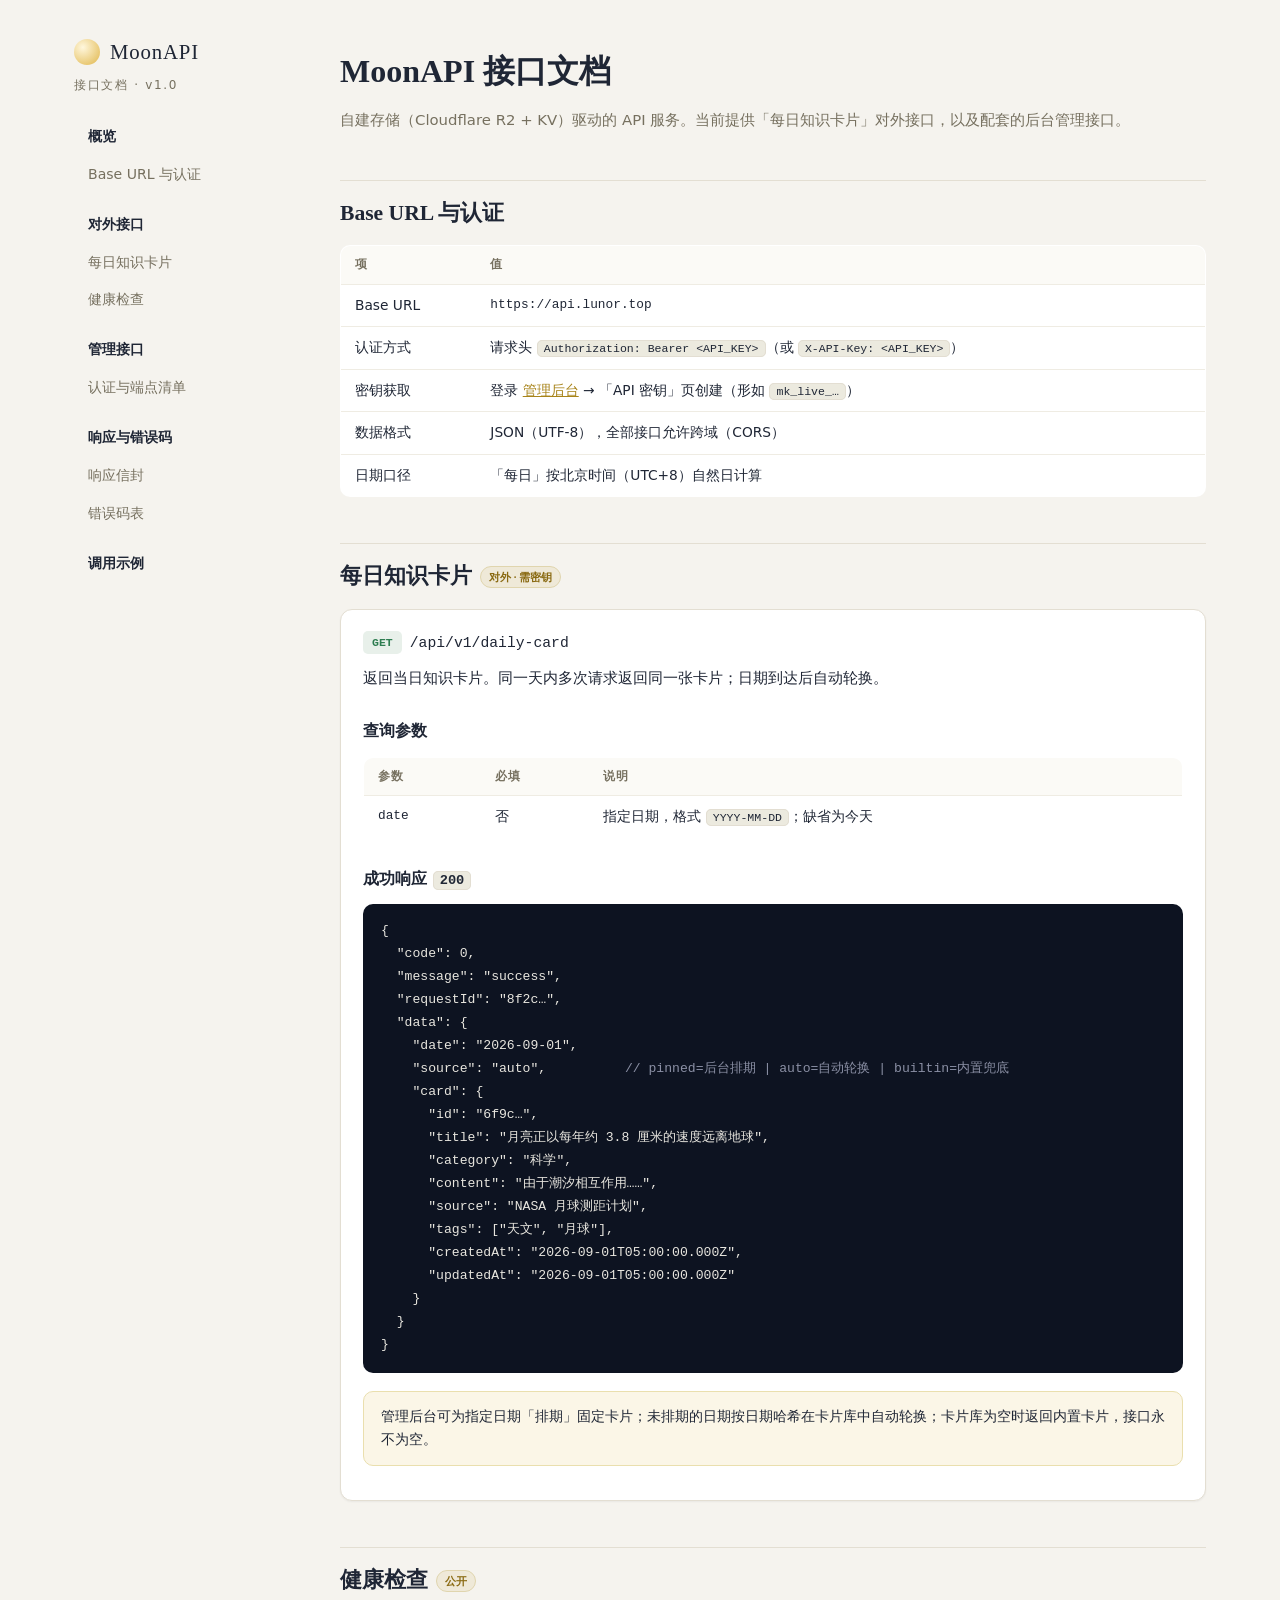
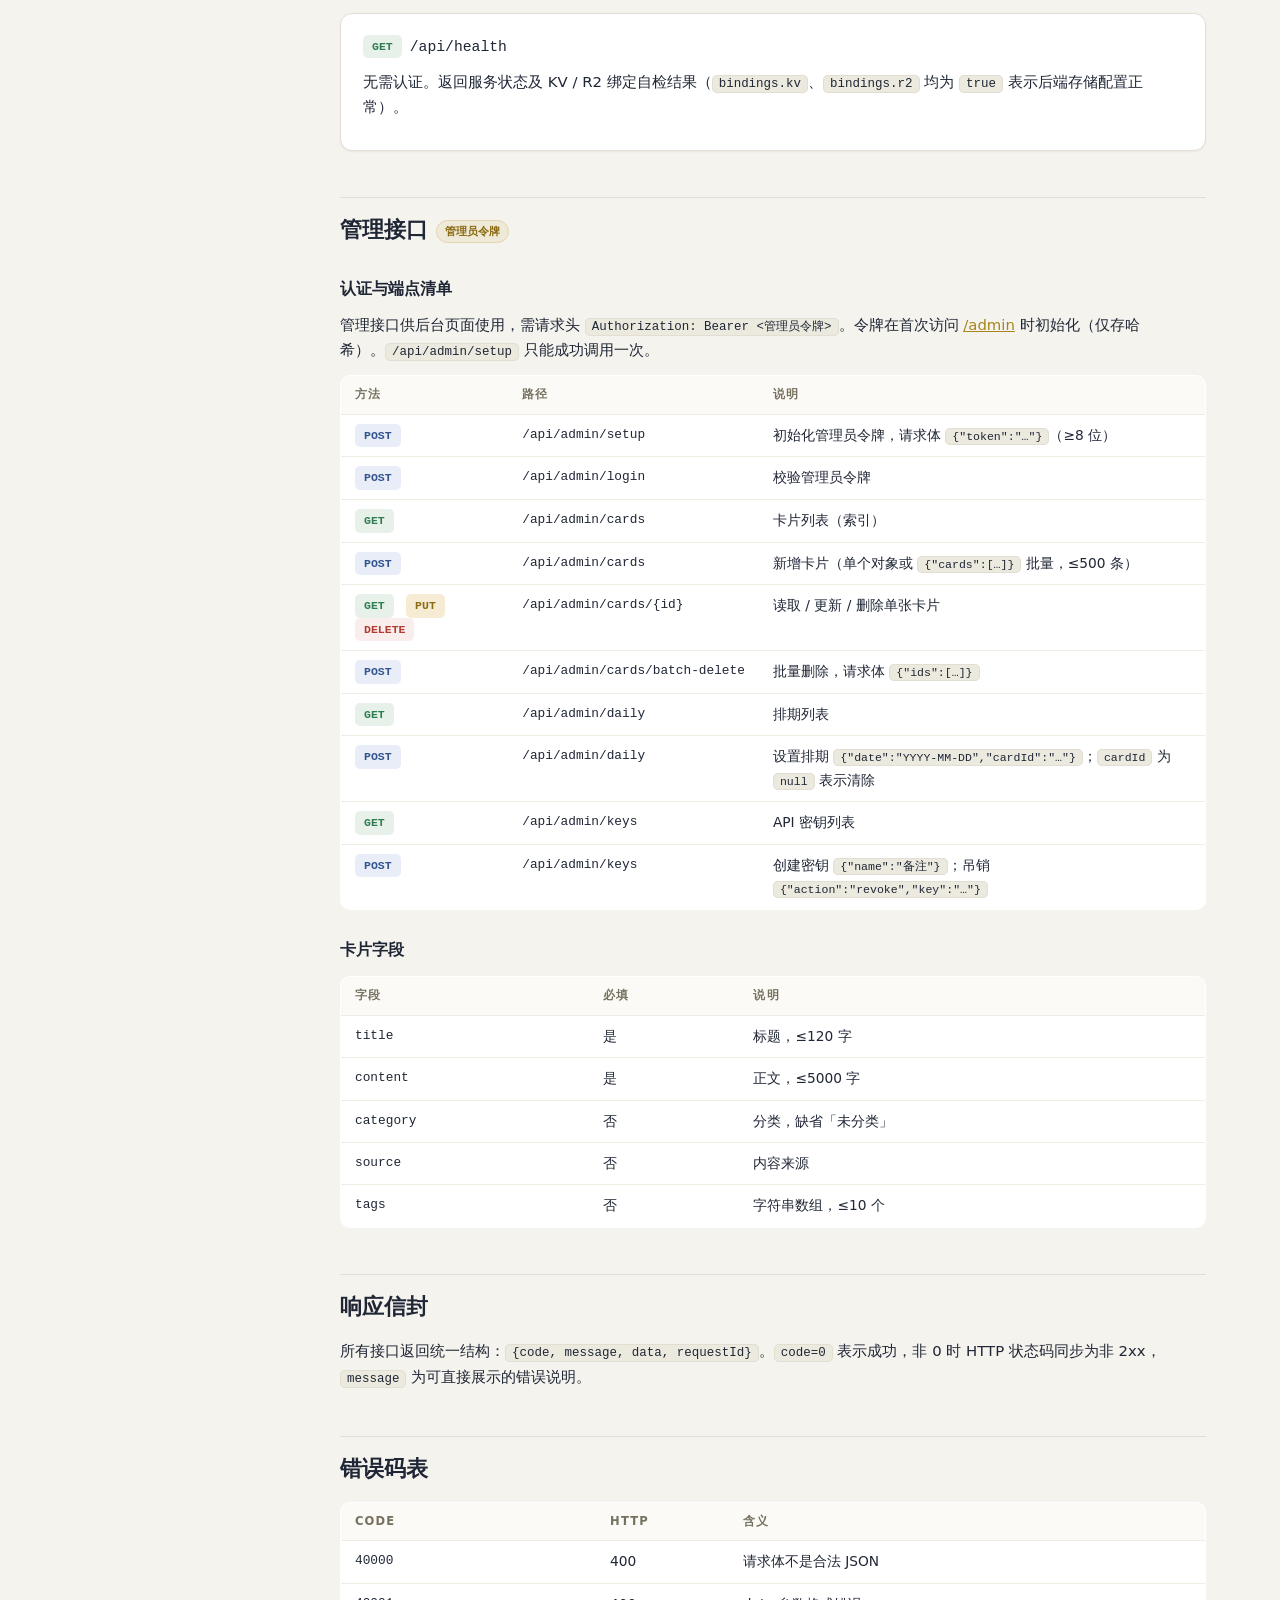
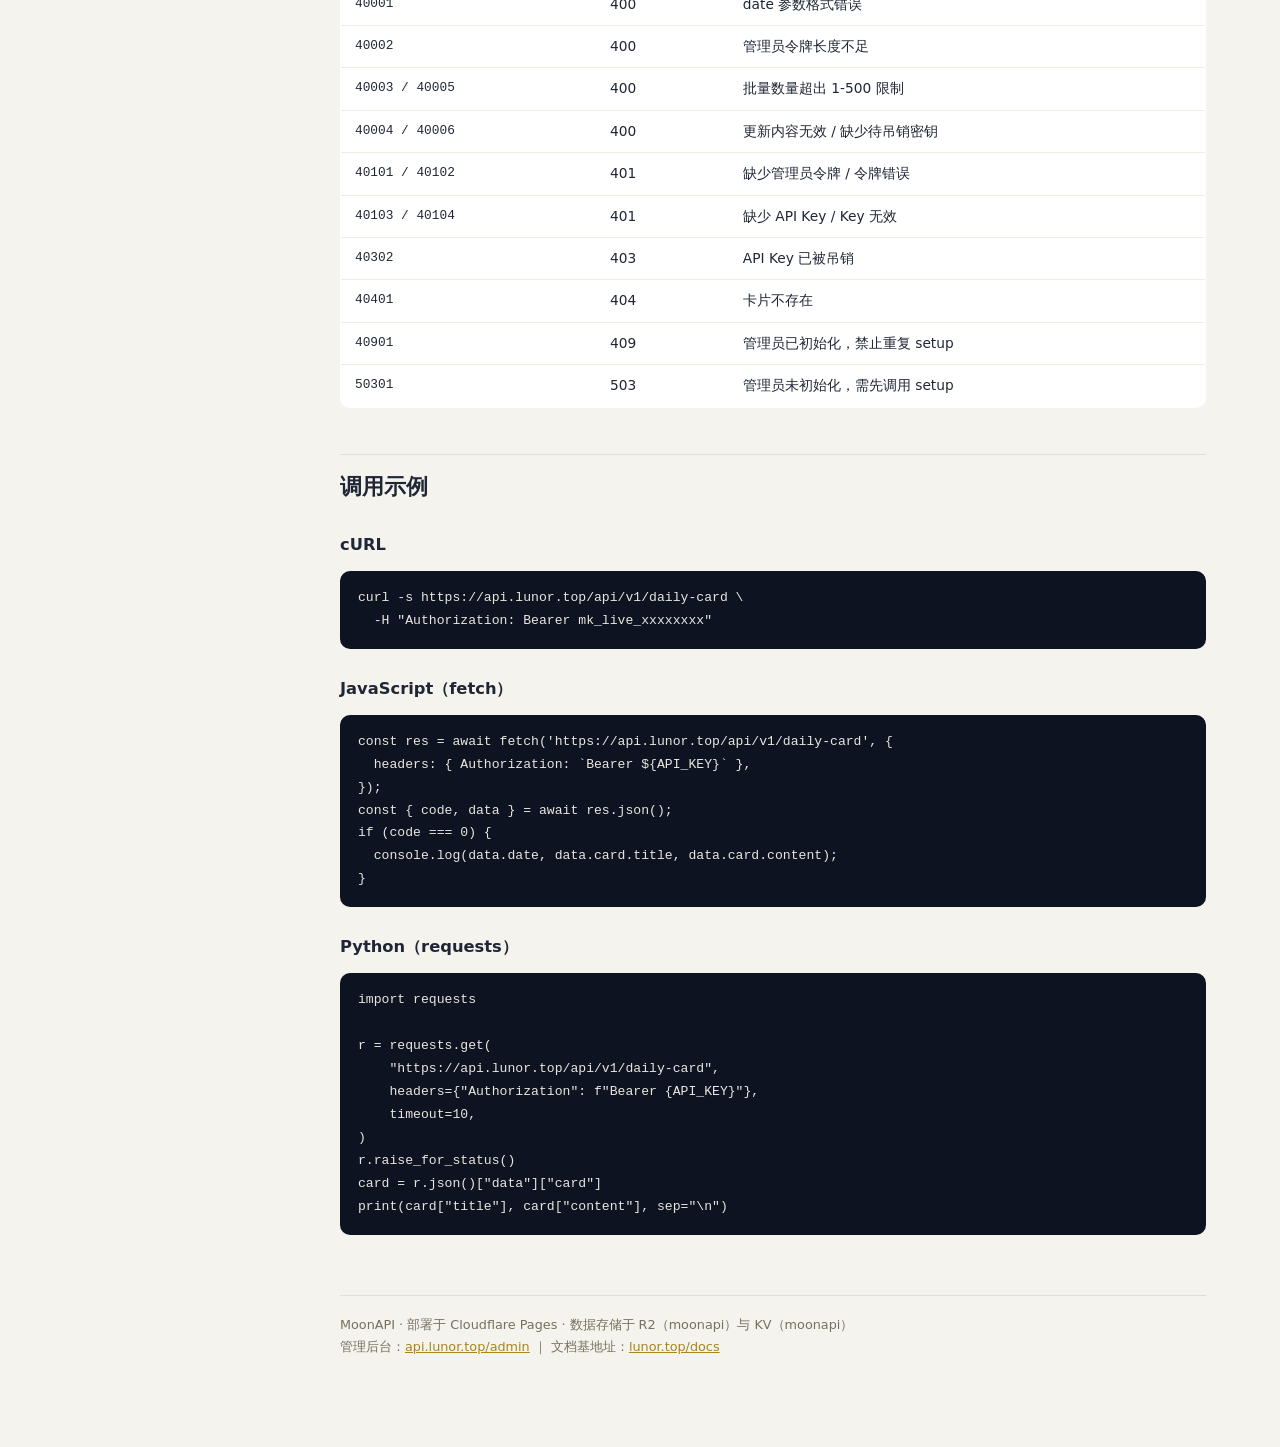
==== public/docs/index.html @ b5bc5f11 "docs: 首页与 /docs 接口文档站" ====
<!DOCTYPE html>
<html lang="zh-CN">
<head>
<meta charset="UTF-8">
<meta name="viewport" content="width=device-width, initial-scale=1.0">
<title>MoonAPI 接口文档</title>
<link rel="icon" href="data:image/svg+xml,<svg xmlns='http://www.w3.org/2000/svg' viewBox='0 0 100 100'><circle cx='50' cy='50' r='40' fill='%23e0b64a'/><circle cx='64' cy='42' r='34' fill='%230d1321'/></svg>">
<style>
  :root {
    --ink: #0d1321; --paper: #f5f3ee; --card: #fff; --line: #e3ded2;
    --text: #1f2635; --muted: #76705f; --gold: #c9a227; --gold-strong: #a8841a;
    --serif: Georgia, 'Times New Roman', 'Songti SC', 'SimSun', serif;
    --sans: 'Segoe UI', 'PingFang SC', 'Microsoft YaHei', system-ui, sans-serif;
    --mono: 'Cascadia Code', Consolas, 'Courier New', monospace;
  }
  * { box-sizing: border-box; margin: 0; padding: 0; }
  body { font-family: var(--sans); background: var(--paper); color: var(--text); line-height: 1.7; }
  a { color: var(--gold-strong); }
  .layout { display: grid; grid-template-columns: 230px 1fr; max-width: 1180px; margin: 0 auto; gap: 36px; padding: 0 24px; }
  aside { position: sticky; top: 0; height: 100vh; overflow-y: auto; padding: 34px 0; }
  .brand { font-family: var(--serif); font-size: 1.3rem; letter-spacing: .04em; display: flex; align-items: center; gap: 10px; margin-bottom: 6px; }
  .brand .dot { width: 26px; height: 26px; border-radius: 50%; background: radial-gradient(circle at 34% 32%, #fff7dd, #e0b64a); flex: none; }
  .brand-sub { font-size: .75rem; color: var(--muted); letter-spacing: .14em; margin-bottom: 22px; }
  aside nav a { display: block; padding: 7px 12px; color: var(--muted); text-decoration: none; font-size: .88rem; border-left: 2px solid transparent; border-radius: 0 6px 6px 0; }
  aside nav a:hover { color: var(--text); background: #efece2; }
  aside nav a.h { font-weight: 600; color: var(--text); margin-top: 12px; }
  main { padding: 44px 0 90px; min-width: 0; }
  h1 { font-family: var(--serif); font-size: 2rem; font-weight: 600; margin-bottom: 10px; }
  .lead { color: var(--muted); margin-bottom: 26px; }
  h2 { font-family: var(--serif); font-size: 1.35rem; margin: 46px 0 14px; padding-top: 14px; border-top: 1px solid var(--line); }
  h3 { font-size: 1.02rem; margin: 26px 0 10px; }
  p { margin-bottom: 10px; font-size: .93rem; }
  .method { display: inline-block; font-family: var(--mono); font-size: .72rem; font-weight: 700; padding: 2px 9px; border-radius: 5px; margin-right: 8px; vertical-align: 1px; }
  .m-get { background: #e8f0ea; color: #2e7d51; }
  .m-post { background: #e9edf7; color: #31548f; }
  .m-put { background: #f6ecd4; color: #8a6a12; }
  .m-delete { background: #faeeec; color: #b23a30; }
  .ep { font-family: var(--mono); font-size: .92rem; }
  .badge { display: inline-block; font-size: .68rem; padding: 1px 8px; border-radius: 999px; background: #efe9d8; color: #8a6a12; border: 1px solid #e0d5ae; margin-left: 8px; vertical-align: 2px; }
  pre { background: var(--ink); color: #e8e6df; border-radius: 10px; padding: 16px 18px; overflow-x: auto; font-family: var(--mono); font-size: .82rem; line-height: 1.75; margin: 12px 0 18px; }
  pre .c { color: #8b90a5; }
  code.inline { font-family: var(--mono); font-size: .84em; background: #eceadf; border: 1px solid var(--line); padding: 1px 6px; border-radius: 5px; }
  table { width: 100%; border-collapse: collapse; font-size: .86rem; margin: 12px 0 20px; background: var(--card); border: 1px solid var(--line); border-radius: 10px; overflow: hidden; }
  th, td { text-align: left; padding: 9px 14px; border-bottom: 1px solid #efece3; vertical-align: top; }
  th { font-size: .72rem; letter-spacing: .1em; text-transform: uppercase; color: var(--muted); background: #fbfaf6; }
  td.mono { font-family: var(--mono); font-size: .8rem; white-space: nowrap; }
  .callout { background: #fbf6e7; border: 1px solid #eadfae; border-radius: 10px; padding: 13px 17px; font-size: .87rem; margin: 14px 0; }
  .endpoint-card { background: var(--card); border: 1px solid var(--line); border-radius: 12px; padding: 20px 22px; margin-bottom: 22px; box-shadow: 0 1px 2px rgba(13,19,33,.05); }
  footer { margin-top: 60px; padding-top: 18px; border-top: 1px solid var(--line); color: var(--muted); font-size: .8rem; }
  @media (max-width: 860px) {
    .layout { grid-template-columns: 1fr; gap: 0; }
    aside { position: static; height: auto; padding: 26px 0 0; }
    aside nav { display: flex; flex-wrap: wrap; gap: 2px; }
  }
</style>
</head>
<body>
<div class="layout">
  <aside>
    <div class="brand"><span class="dot"></span>MoonAPI</div>
    <div class="brand-sub">接口文档 · v1.0</div>
    <nav>
      <a href="#overview" class="h">概览</a>
      <a href="#base">Base URL 与认证</a>
      <a href="#daily-card" class="h">对外接口</a>
      <a href="#daily-card">每日知识卡片</a>
      <a href="#health">健康检查</a>
      <a href="#admin-api" class="h">管理接口</a>
      <a href="#admin-overview">认证与端点清单</a>
      <a href="#response" class="h">响应与错误码</a>
      <a href="#response">响应信封</a>
      <a href="#errors">错误码表</a>
      <a href="#examples" class="h">调用示例</a>
    </nav>
  </aside>

  <main>
    <h1>MoonAPI 接口文档</h1>
    <p class="lead">自建存储（Cloudflare R2 + KV）驱动的 API 服务。当前提供「每日知识卡片」对外接口，以及配套的后台管理接口。</p>

    <h2 id="base">Base URL 与认证</h2>
    <table>
      <tr><th>项</th><th>值</th></tr>
      <tr><td>Base URL</td><td class="mono">https://api.lunor.top</td></tr>
      <tr><td>认证方式</td><td>请求头 <code class="inline">Authorization: Bearer &lt;API_KEY&gt;</code>（或 <code class="inline">X-API-Key: &lt;API_KEY&gt;</code>）</td></tr>
      <tr><td>密钥获取</td><td>登录 <a href="/admin/">管理后台</a> → 「API 密钥」页创建（形如 <code class="inline">mk_live_…</code>）</td></tr>
      <tr><td>数据格式</td><td>JSON（UTF-8），全部接口允许跨域（CORS）</td></tr>
      <tr><td>日期口径</td><td>「每日」按北京时间（UTC+8）自然日计算</td></tr>
    </table>

    <h2 id="daily-card">每日知识卡片<span class="badge">对外 · 需密钥</span></h2>
    <div class="endpoint-card">
      <p><span class="method m-get">GET</span><span class="ep">/api/v1/daily-card</span></p>
      <p>返回当日知识卡片。同一天内多次请求返回同一张卡片；日期到达后自动轮换。</p>
      <h3>查询参数</h3>
      <table>
        <tr><th>参数</th><th>必填</th><th>说明</th></tr>
        <tr><td class="mono">date</td><td>否</td><td>指定日期，格式 <code class="inline">YYYY-MM-DD</code>；缺省为今天</td></tr>
      </table>
      <h3>成功响应 <code class="inline">200</code></h3>
<pre>{
  "code": 0,
  "message": "success",
  "requestId": "8f2c…",
  "data": {
    "date": "2026-09-01",
    "source": "auto",          <span class="c">// pinned=后台排期 | auto=自动轮换 | builtin=内置兜底</span>
    "card": {
      "id": "6f9c…",
      "title": "月亮正以每年约 3.8 厘米的速度远离地球",
      "category": "科学",
      "content": "由于潮汐相互作用……",
      "source": "NASA 月球测距计划",
      "tags": ["天文", "月球"],
      "createdAt": "2026-09-01T05:00:00.000Z",
      "updatedAt": "2026-09-01T05:00:00.000Z"
    }
  }
}</pre>
      <div class="callout">管理后台可为指定日期「排期」固定卡片；未排期的日期按日期哈希在卡片库中自动轮换；卡片库为空时返回内置卡片，接口永不为空。</div>
    </div>

    <h2 id="health">健康检查<span class="badge">公开</span></h2>
    <div class="endpoint-card">
      <p><span class="method m-get">GET</span><span class="ep">/api/health</span></p>
      <p>无需认证。返回服务状态及 KV / R2 绑定自检结果（<code class="inline">bindings.kv</code>、<code class="inline">bindings.r2</code> 均为 <code class="inline">true</code> 表示后端存储配置正常）。</p>
    </div>

    <h2 id="admin-api">管理接口<span class="badge">管理员令牌</span></h2>
    <h3 id="admin-overview">认证与端点清单</h3>
    <p>管理接口供后台页面使用，需请求头 <code class="inline">Authorization: Bearer &lt;管理员令牌&gt;</code>。令牌在首次访问 <a href="/admin/">/admin</a> 时初始化（仅存哈希）。<code class="inline">/api/admin/setup</code> 只能成功调用一次。</p>
    <table>
      <tr><th>方法</th><th>路径</th><th>说明</th></tr>
      <tr><td><span class="method m-post">POST</span></td><td class="mono">/api/admin/setup</td><td>初始化管理员令牌，请求体 <code class="inline">{"token":"…"}</code>（≥8 位）</td></tr>
      <tr><td><span class="method m-post">POST</span></td><td class="mono">/api/admin/login</td><td>校验管理员令牌</td></tr>
      <tr><td><span class="method m-get">GET</span></td><td class="mono">/api/admin/cards</td><td>卡片列表（索引）</td></tr>
      <tr><td><span class="method m-post">POST</span></td><td class="mono">/api/admin/cards</td><td>新增卡片（单个对象或 <code class="inline">{"cards":[…]}</code> 批量，≤500 条）</td></tr>
      <tr><td><span class="method m-get">GET</span> <span class="method m-put">PUT</span> <span class="method m-delete">DELETE</span></td><td class="mono">/api/admin/cards/{id}</td><td>读取 / 更新 / 删除单张卡片</td></tr>
      <tr><td><span class="method m-post">POST</span></td><td class="mono">/api/admin/cards/batch-delete</td><td>批量删除，请求体 <code class="inline">{"ids":[…]}</code></td></tr>
      <tr><td><span class="method m-get">GET</span></td><td class="mono">/api/admin/daily</td><td>排期列表</td></tr>
      <tr><td><span class="method m-post">POST</span></td><td class="mono">/api/admin/daily</td><td>设置排期 <code class="inline">{"date":"YYYY-MM-DD","cardId":"…"}</code>；<code class="inline">cardId</code> 为 <code class="inline">null</code> 表示清除</td></tr>
      <tr><td><span class="method m-get">GET</span></td><td class="mono">/api/admin/keys</td><td>API 密钥列表</td></tr>
      <tr><td><span class="method m-post">POST</span></td><td class="mono">/api/admin/keys</td><td>创建密钥 <code class="inline">{"name":"备注"}</code>；吊销 <code class="inline">{"action":"revoke","key":"…"}</code></td></tr>
    </table>
    <h3>卡片字段</h3>
    <table>
      <tr><th>字段</th><th>必填</th><th>说明</th></tr>
      <tr><td class="mono">title</td><td>是</td><td>标题，≤120 字</td></tr>
      <tr><td class="mono">content</td><td>是</td><td>正文，≤5000 字</td></tr>
      <tr><td class="mono">category</td><td>否</td><td>分类，缺省「未分类」</td></tr>
      <tr><td class="mono">source</td><td>否</td><td>内容来源</td></tr>
      <tr><td class="mono">tags</td><td>否</td><td>字符串数组，≤10 个</td></tr>
    </table>

    <h2 id="response">响应信封</h2>
    <p>所有接口返回统一结构：<code class="inline">{code, message, data, requestId}</code>。<code class="inline">code=0</code> 表示成功，非 0 时 HTTP 状态码同步为非 2xx，<code class="inline">message</code> 为可直接展示的错误说明。</p>

    <h2 id="errors">错误码表</h2>
    <table>
      <tr><th>code</th><th>HTTP</th><th>含义</th></tr>
      <tr><td class="mono">40000</td><td>400</td><td>请求体不是合法 JSON</td></tr>
      <tr><td class="mono">40001</td><td>400</td><td>date 参数格式错误</td></tr>
      <tr><td class="mono">40002</td><td>400</td><td>管理员令牌长度不足</td></tr>
      <tr><td class="mono">40003 / 40005</td><td>400</td><td>批量数量超出 1-500 限制</td></tr>
      <tr><td class="mono">40004 / 40006</td><td>400</td><td>更新内容无效 / 缺少待吊销密钥</td></tr>
      <tr><td class="mono">40101 / 40102</td><td>401</td><td>缺少管理员令牌 / 令牌错误</td></tr>
      <tr><td class="mono">40103 / 40104</td><td>401</td><td>缺少 API Key / Key 无效</td></tr>
      <tr><td class="mono">40302</td><td>403</td><td>API Key 已被吊销</td></tr>
      <tr><td class="mono">40401</td><td>404</td><td>卡片不存在</td></tr>
      <tr><td class="mono">40901</td><td>409</td><td>管理员已初始化，禁止重复 setup</td></tr>
      <tr><td class="mono">50301</td><td>503</td><td>管理员未初始化，需先调用 setup</td></tr>
    </table>

    <h2 id="examples">调用示例</h2>
    <h3>cURL</h3>
<pre>curl -s https://api.lunor.top/api/v1/daily-card \
  -H "Authorization: Bearer mk_live_xxxxxxxx"</pre>
    <h3>JavaScript（fetch）</h3>
<pre>const res = await fetch('https://api.lunor.top/api/v1/daily-card', {
  headers: { Authorization: `Bearer ${API_KEY}` },
});
const { code, data } = await res.json();
if (code === 0) {
  console.log(data.date, data.card.title, data.card.content);
}</pre>
    <h3>Python（requests）</h3>
<pre>import requests

r = requests.get(
    "https://api.lunor.top/api/v1/daily-card",
    headers={"Authorization": f"Bearer {API_KEY}"},
    timeout=10,
)
r.raise_for_status()
card = r.json()["data"]["card"]
print(card["title"], card["content"], sep="\n")</pre>

    <footer>
      MoonAPI · 部署于 Cloudflare Pages · 数据存储于 R2（moonapi）与 KV（moonapi）<br>
      管理后台：<a href="/admin/">api.lunor.top/admin</a> ｜ 文档基地址：<a href="/docs/">lunor.top/docs</a>
    </footer>
  </main>
</div>
</body>
</html>
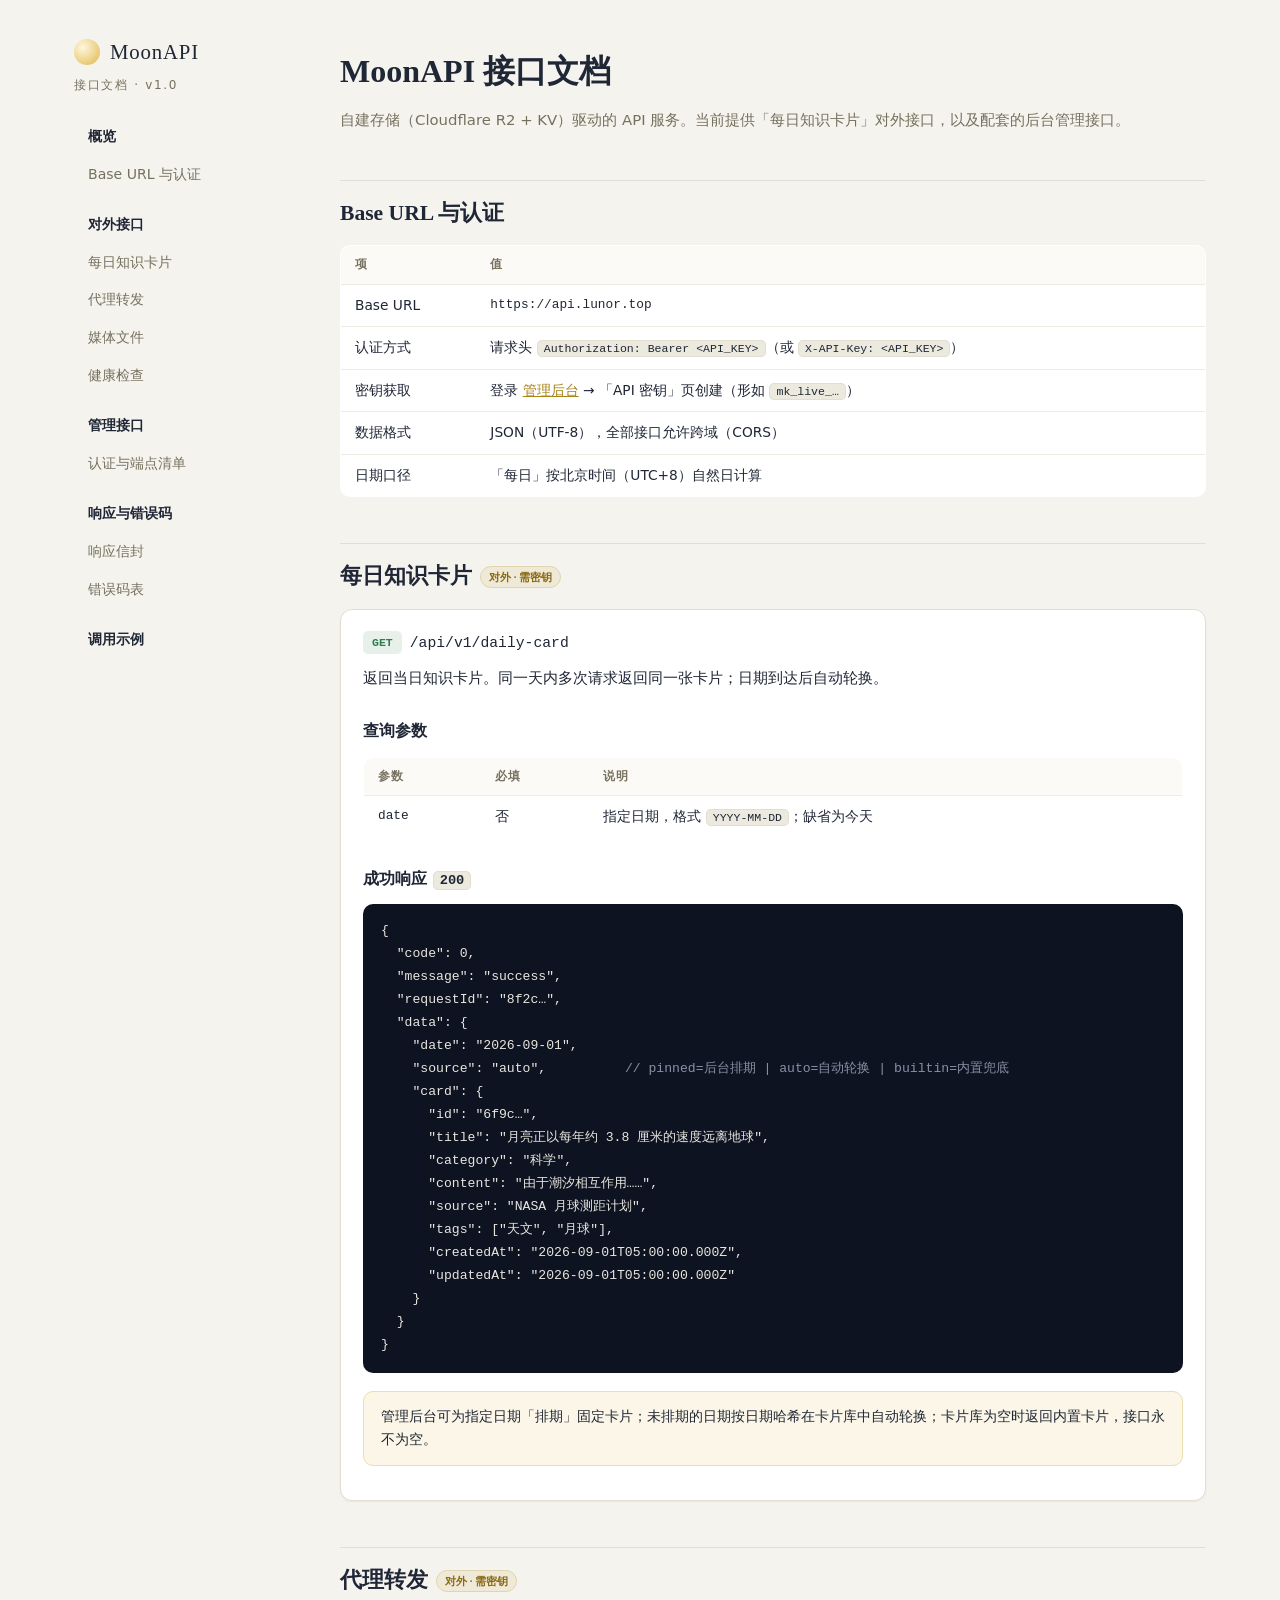
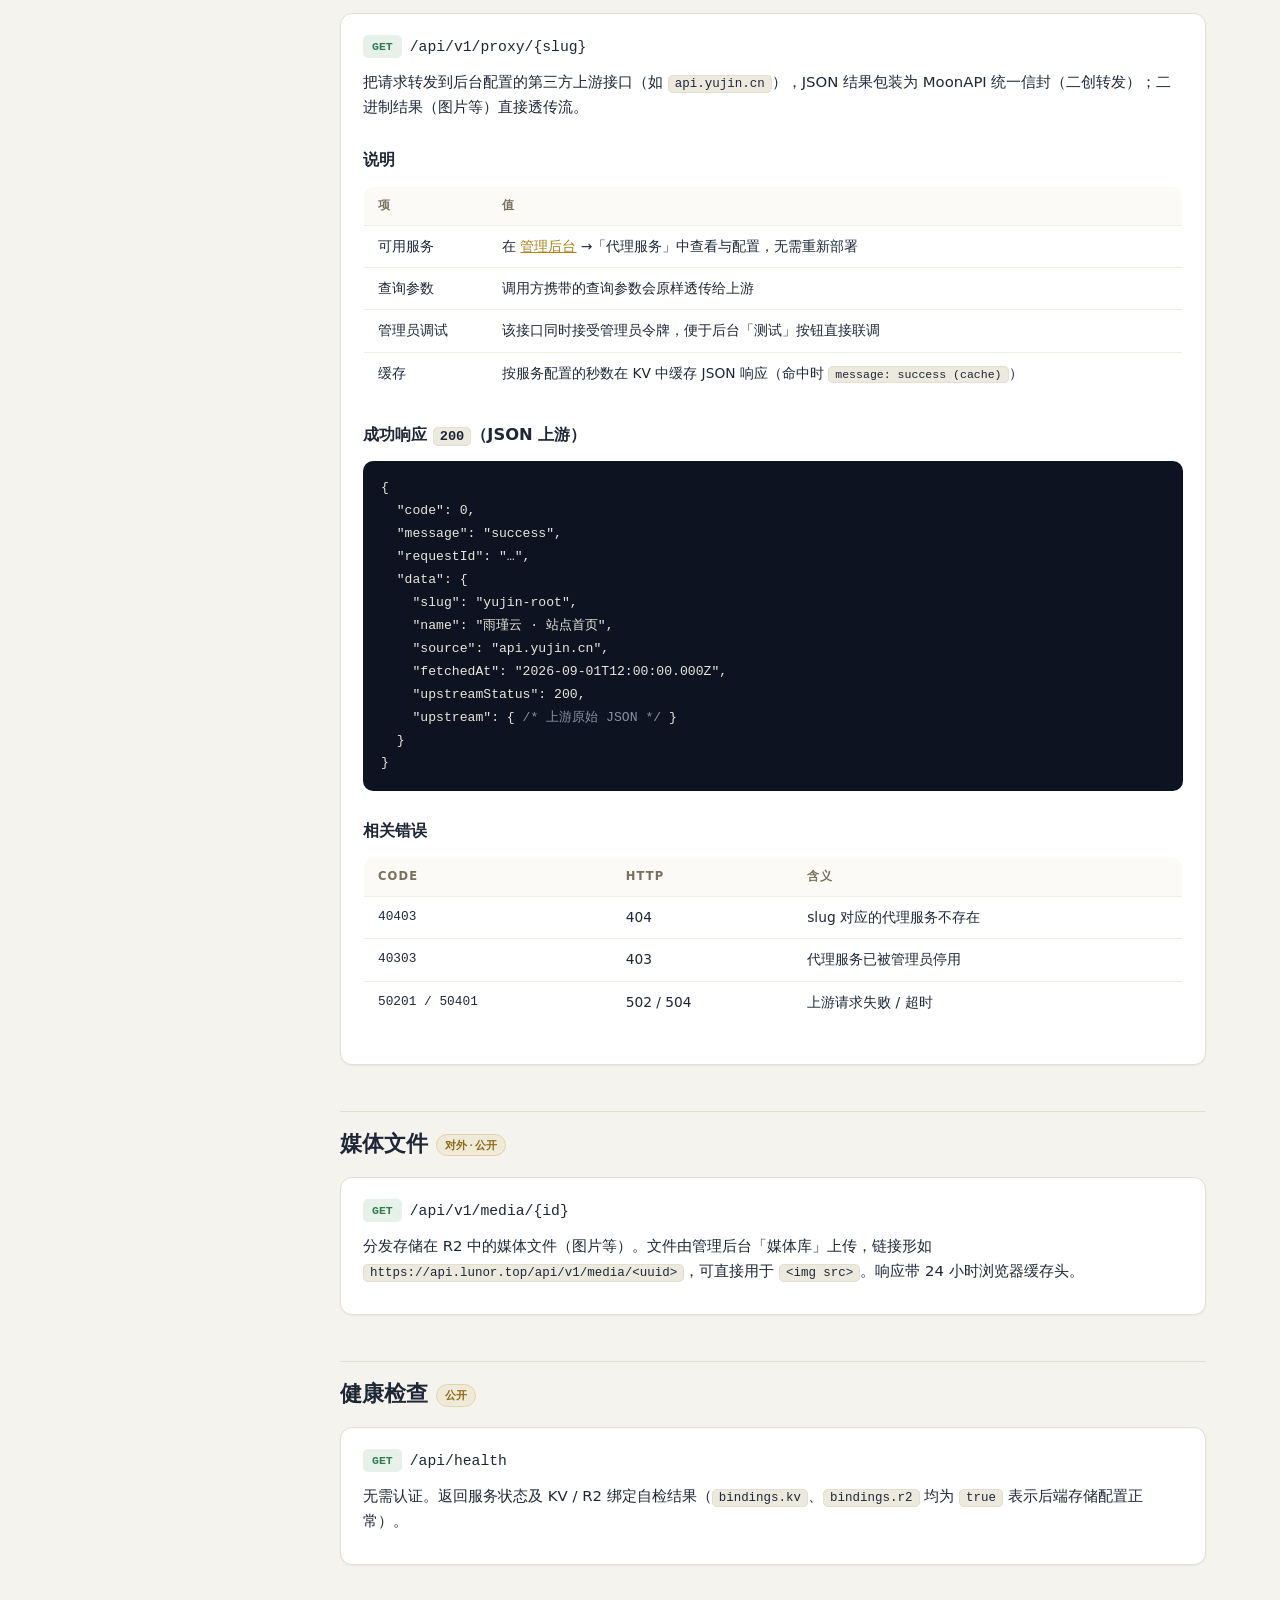
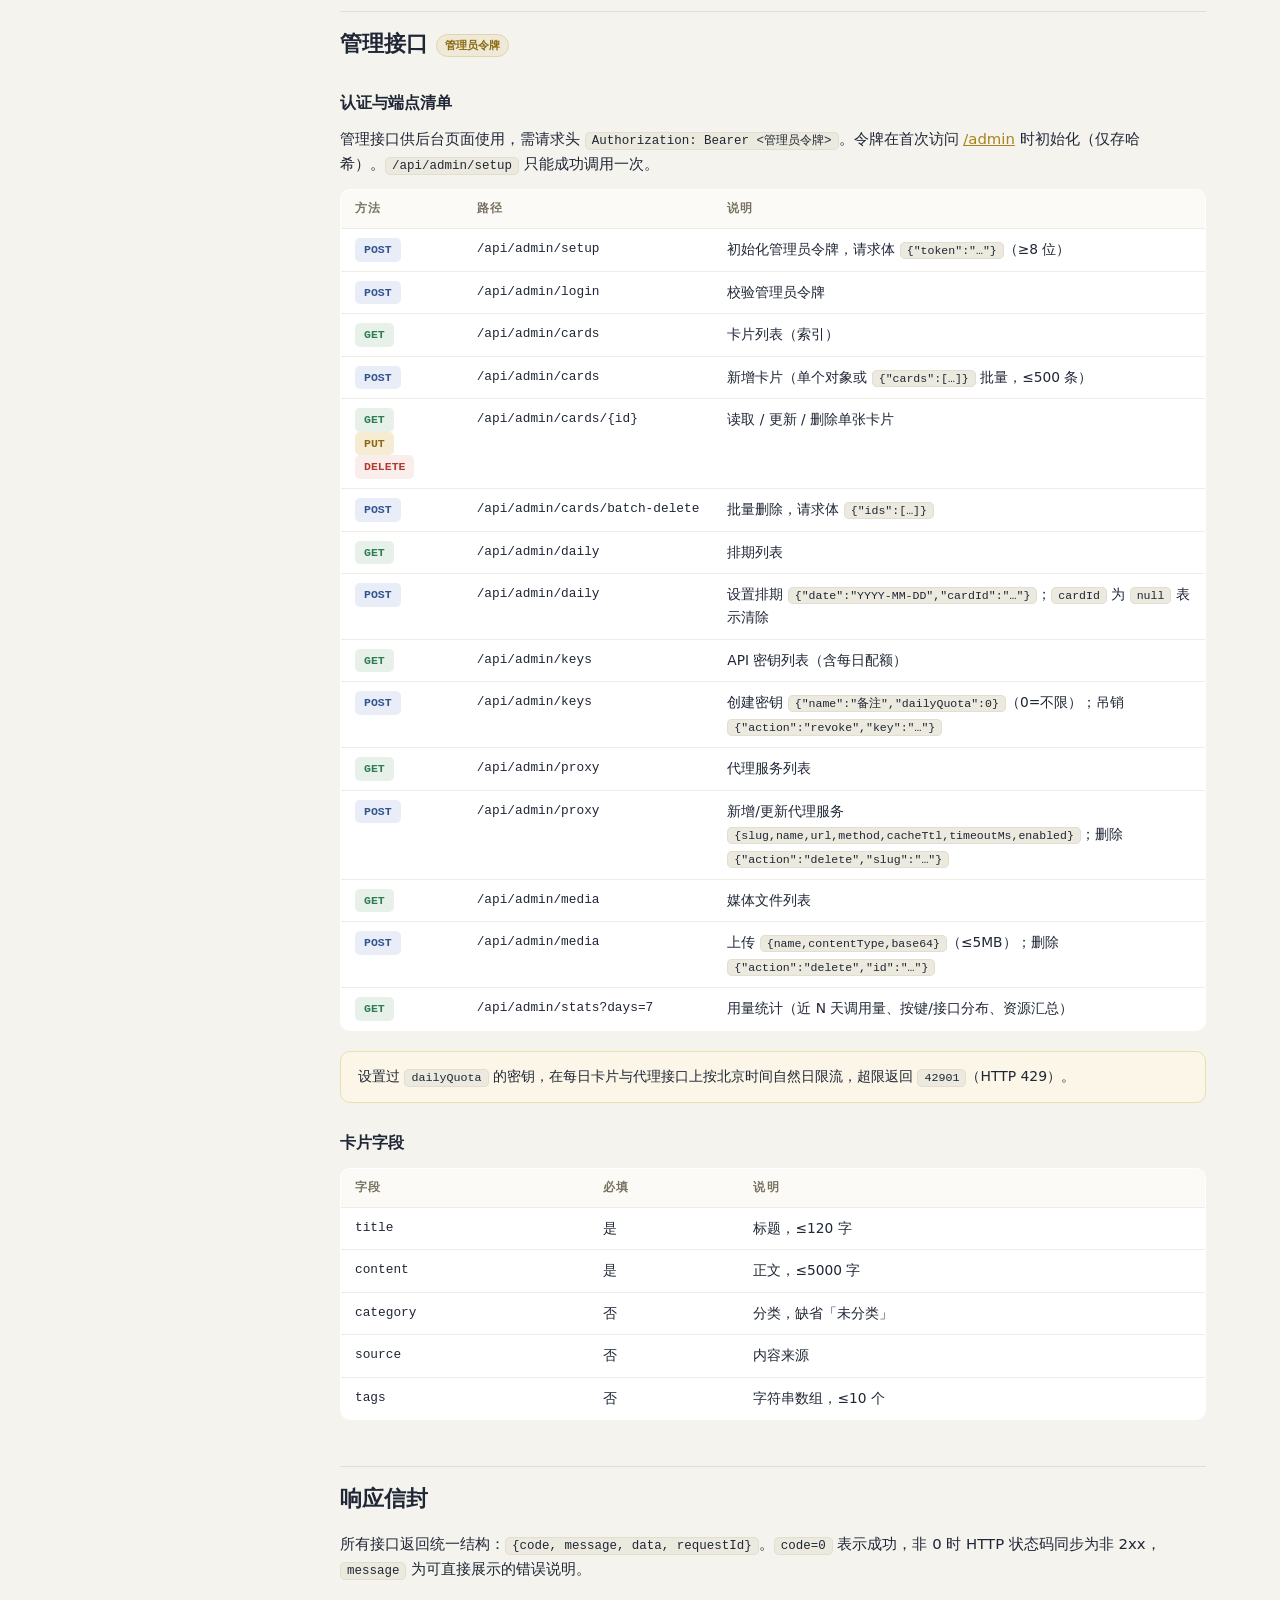
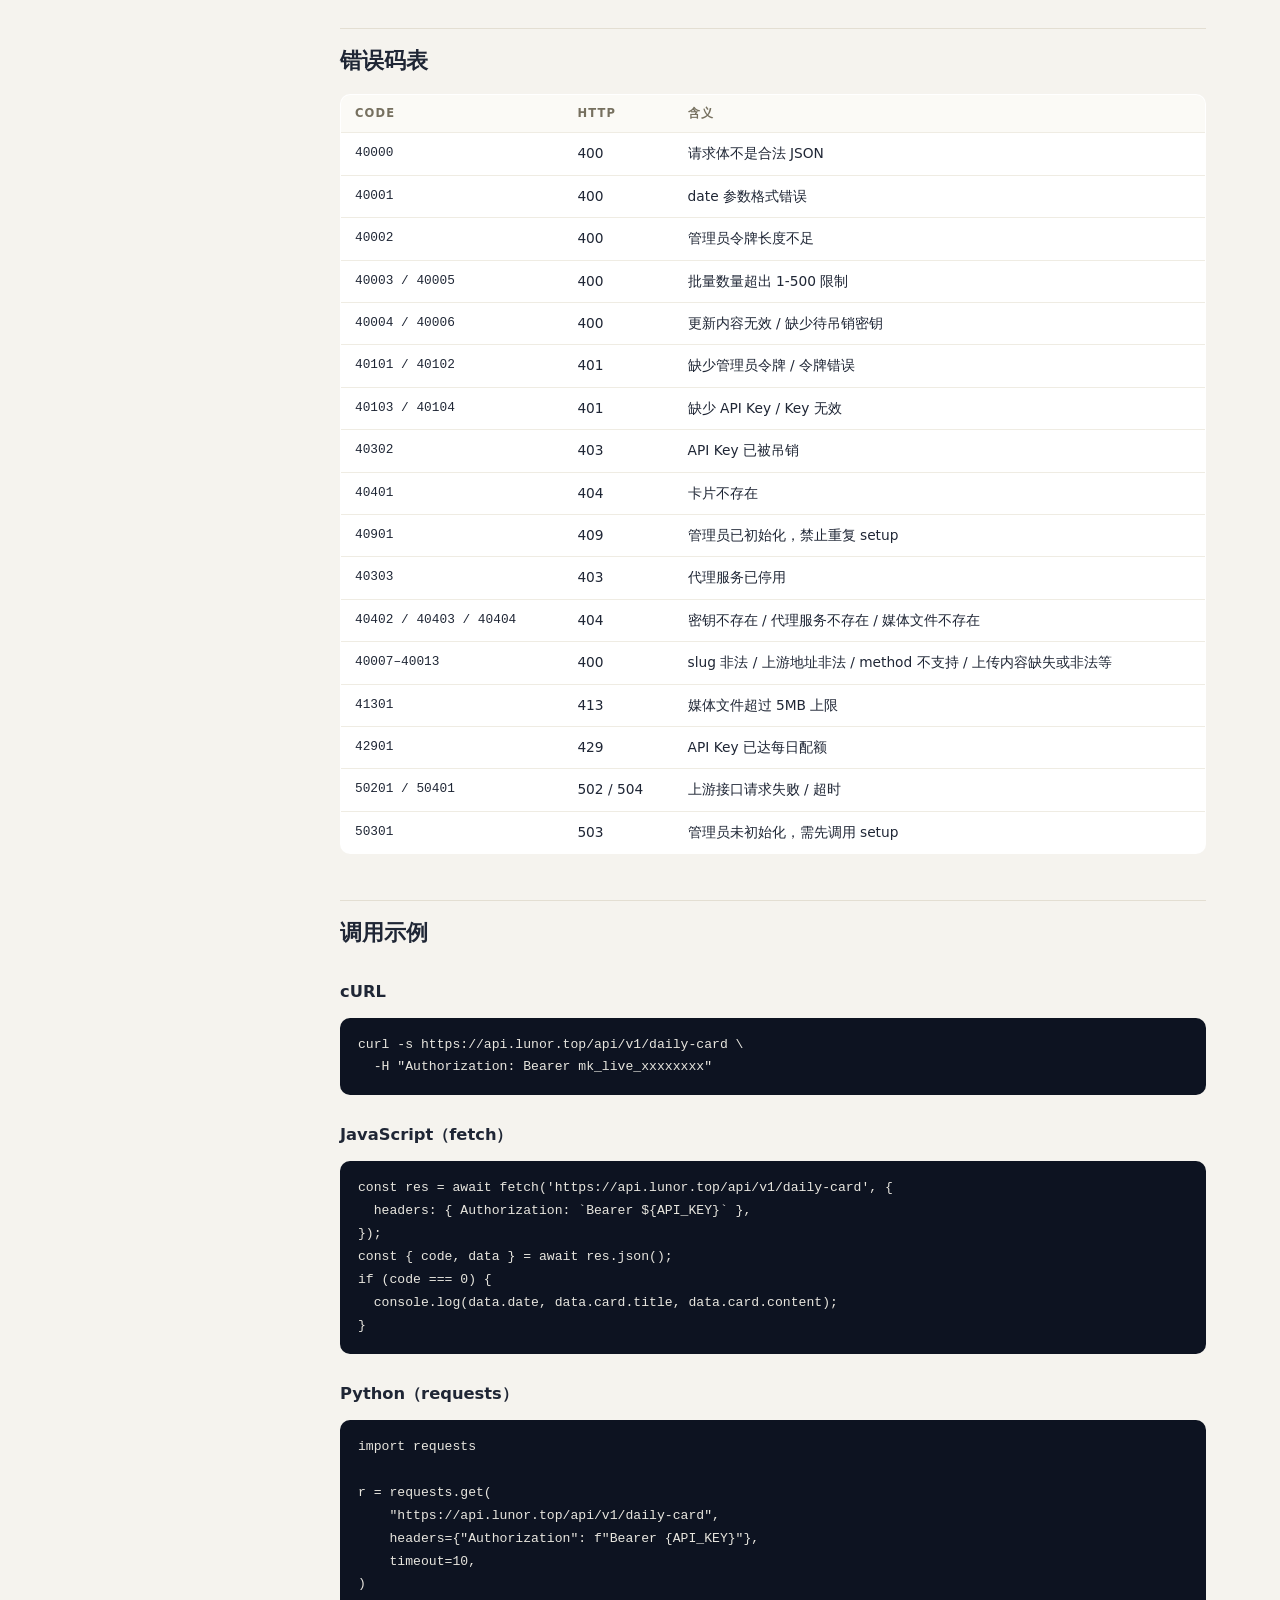
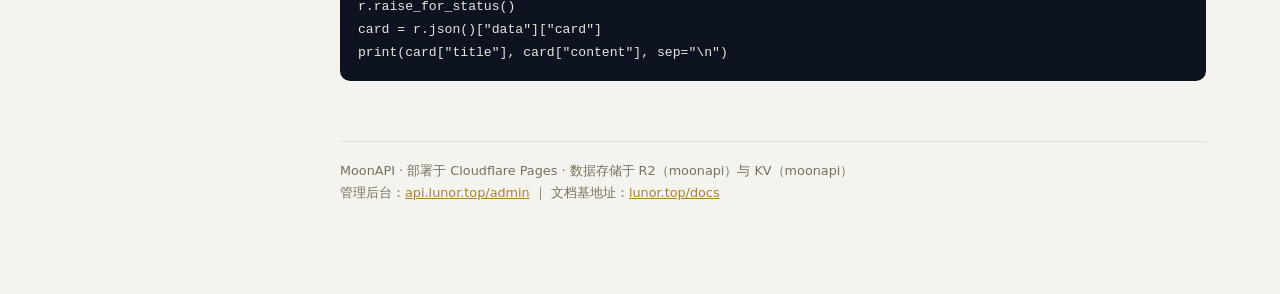
==== commit 0236c429: "feat(admin/docs): 后台新增数据概览/代理服务/媒体库页面，文档站同步 Phase 2 接口" ====
--- a/public/docs/index.html
+++ b/public/docs/index.html
@@ -64,6 +64,8 @@
       <a href="#base">Base URL 与认证</a>
       <a href="#daily-card" class="h">对外接口</a>
       <a href="#daily-card">每日知识卡片</a>
+      <a href="#proxy">代理转发</a>
+      <a href="#media">媒体文件</a>
       <a href="#health">健康检查</a>
       <a href="#admin-api" class="h">管理接口</a>
       <a href="#admin-overview">认证与端点清单</a>
@@ -120,6 +122,49 @@
       <div class="callout">管理后台可为指定日期「排期」固定卡片；未排期的日期按日期哈希在卡片库中自动轮换；卡片库为空时返回内置卡片，接口永不为空。</div>
     </div>
 
+    <h2 id="proxy">代理转发<span class="badge">对外 · 需密钥</span></h2>
+    <div class="endpoint-card">
+      <p><span class="method m-get">GET</span><span class="ep">/api/v1/proxy/{slug}</span></p>
+      <p>把请求转发到后台配置的第三方上游接口（如 <code class="inline">api.yujin.cn</code>），JSON 结果包装为 MoonAPI 统一信封（二创转发）；二进制结果（图片等）直接透传流。</p>
+      <h3>说明</h3>
+      <table>
+        <tr><th>项</th><th>值</th></tr>
+        <tr><td>可用服务</td><td>在 <a href="/admin/">管理后台</a> →「代理服务」中查看与配置，无需重新部署</td></tr>
+        <tr><td>查询参数</td><td>调用方携带的查询参数会原样透传给上游</td></tr>
+        <tr><td>管理员调试</td><td>该接口同时接受管理员令牌，便于后台「测试」按钮直接联调</td></tr>
+        <tr><td>缓存</td><td>按服务配置的秒数在 KV 中缓存 JSON 响应（命中时 <code class="inline">message: success (cache)</code>）</td></tr>
+      </table>
+      <h3>成功响应 <code class="inline">200</code>（JSON 上游）</h3>
+<pre>{
+  "code": 0,
+  "message": "success",
+  "requestId": "…",
+  "data": {
+    "slug": "yujin-root",
+    "name": "雨瑾云 · 站点首页",
+    "source": "api.yujin.cn",
+    "fetchedAt": "2026-09-01T12:00:00.000Z",
+    "upstreamStatus": 200,
+    "upstream": { <span class="c">/* 上游原始 JSON */</span> }
+  }
+}</pre>
+      <h3>相关错误</h3>
+      <table>
+        <tr><th>code</th><th>HTTP</th><th>含义</th></tr>
+        <tr><td class="mono">40403</td><td>404</td><td>slug 对应的代理服务不存在</td></tr>
+        <tr><td class="mono">40303</td><td>403</td><td>代理服务已被管理员停用</td></tr>
+        <tr><td class="mono">50201 / 50401</td><td>502 / 504</td><td>上游请求失败 / 超时</td></tr>
+      </table>
+    </div>
+
+    <h2 id="media">媒体文件<span class="badge">对外 · 公开</span></h2>
+    <div class="endpoint-card">
+      <p><span class="method m-get">GET</span><span class="ep">/api/v1/media/{id}</span></p>
+      <p>分发存储在 R2 中的媒体文件（图片等）。文件由管理后台「媒体库」上传，链接形如
+      <code class="inline">https://api.lunor.top/api/v1/media/&lt;uuid&gt;</code>，可直接用于
+      <code class="inline">&lt;img src&gt;</code>。响应带 24 小时浏览器缓存头。</p>
+    </div>
+
     <h2 id="health">健康检查<span class="badge">公开</span></h2>
     <div class="endpoint-card">
       <p><span class="method m-get">GET</span><span class="ep">/api/health</span></p>
@@ -139,9 +184,15 @@
       <tr><td><span class="method m-post">POST</span></td><td class="mono">/api/admin/cards/batch-delete</td><td>批量删除，请求体 <code class="inline">{"ids":[…]}</code></td></tr>
       <tr><td><span class="method m-get">GET</span></td><td class="mono">/api/admin/daily</td><td>排期列表</td></tr>
       <tr><td><span class="method m-post">POST</span></td><td class="mono">/api/admin/daily</td><td>设置排期 <code class="inline">{"date":"YYYY-MM-DD","cardId":"…"}</code>；<code class="inline">cardId</code> 为 <code class="inline">null</code> 表示清除</td></tr>
-      <tr><td><span class="method m-get">GET</span></td><td class="mono">/api/admin/keys</td><td>API 密钥列表</td></tr>
-      <tr><td><span class="method m-post">POST</span></td><td class="mono">/api/admin/keys</td><td>创建密钥 <code class="inline">{"name":"备注"}</code>；吊销 <code class="inline">{"action":"revoke","key":"…"}</code></td></tr>
-    </table>
+      <tr><td><span class="method m-get">GET</span></td><td class="mono">/api/admin/keys</td><td>API 密钥列表（含每日配额）</td></tr>
+      <tr><td><span class="method m-post">POST</span></td><td class="mono">/api/admin/keys</td><td>创建密钥 <code class="inline">{"name":"备注","dailyQuota":0}</code>（0=不限）；吊销 <code class="inline">{"action":"revoke","key":"…"}</code></td></tr>
+      <tr><td><span class="method m-get">GET</span></td><td class="mono">/api/admin/proxy</td><td>代理服务列表</td></tr>
+      <tr><td><span class="method m-post">POST</span></td><td class="mono">/api/admin/proxy</td><td>新增/更新代理服务 <code class="inline">{slug,name,url,method,cacheTtl,timeoutMs,enabled}</code>；删除 <code class="inline">{"action":"delete","slug":"…"}</code></td></tr>
+      <tr><td><span class="method m-get">GET</span></td><td class="mono">/api/admin/media</td><td>媒体文件列表</td></tr>
+      <tr><td><span class="method m-post">POST</span></td><td class="mono">/api/admin/media</td><td>上传 <code class="inline">{name,contentType,base64}</code>（≤5MB）；删除 <code class="inline">{"action":"delete","id":"…"}</code></td></tr>
+      <tr><td><span class="method m-get">GET</span></td><td class="mono">/api/admin/stats?days=7</td><td>用量统计（近 N 天调用量、按键/接口分布、资源汇总）</td></tr>
+    </table>
+    <div class="callout">设置过 <code class="inline">dailyQuota</code> 的密钥，在每日卡片与代理接口上按北京时间自然日限流，超限返回 <code class="inline">42901</code>（HTTP 429）。</div>
     <h3>卡片字段</h3>
     <table>
       <tr><th>字段</th><th>必填</th><th>说明</th></tr>
@@ -168,6 +219,12 @@
       <tr><td class="mono">40302</td><td>403</td><td>API Key 已被吊销</td></tr>
       <tr><td class="mono">40401</td><td>404</td><td>卡片不存在</td></tr>
       <tr><td class="mono">40901</td><td>409</td><td>管理员已初始化，禁止重复 setup</td></tr>
+      <tr><td class="mono">40303</td><td>403</td><td>代理服务已停用</td></tr>
+      <tr><td class="mono">40402 / 40403 / 40404</td><td>404</td><td>密钥不存在 / 代理服务不存在 / 媒体文件不存在</td></tr>
+      <tr><td class="mono">40007–40013</td><td>400</td><td>slug 非法 / 上游地址非法 / method 不支持 / 上传内容缺失或非法等</td></tr>
+      <tr><td class="mono">41301</td><td>413</td><td>媒体文件超过 5MB 上限</td></tr>
+      <tr><td class="mono">42901</td><td>429</td><td>API Key 已达每日配额</td></tr>
+      <tr><td class="mono">50201 / 50401</td><td>502 / 504</td><td>上游接口请求失败 / 超时</td></tr>
       <tr><td class="mono">50301</td><td>503</td><td>管理员未初始化，需先调用 setup</td></tr>
     </table>
 
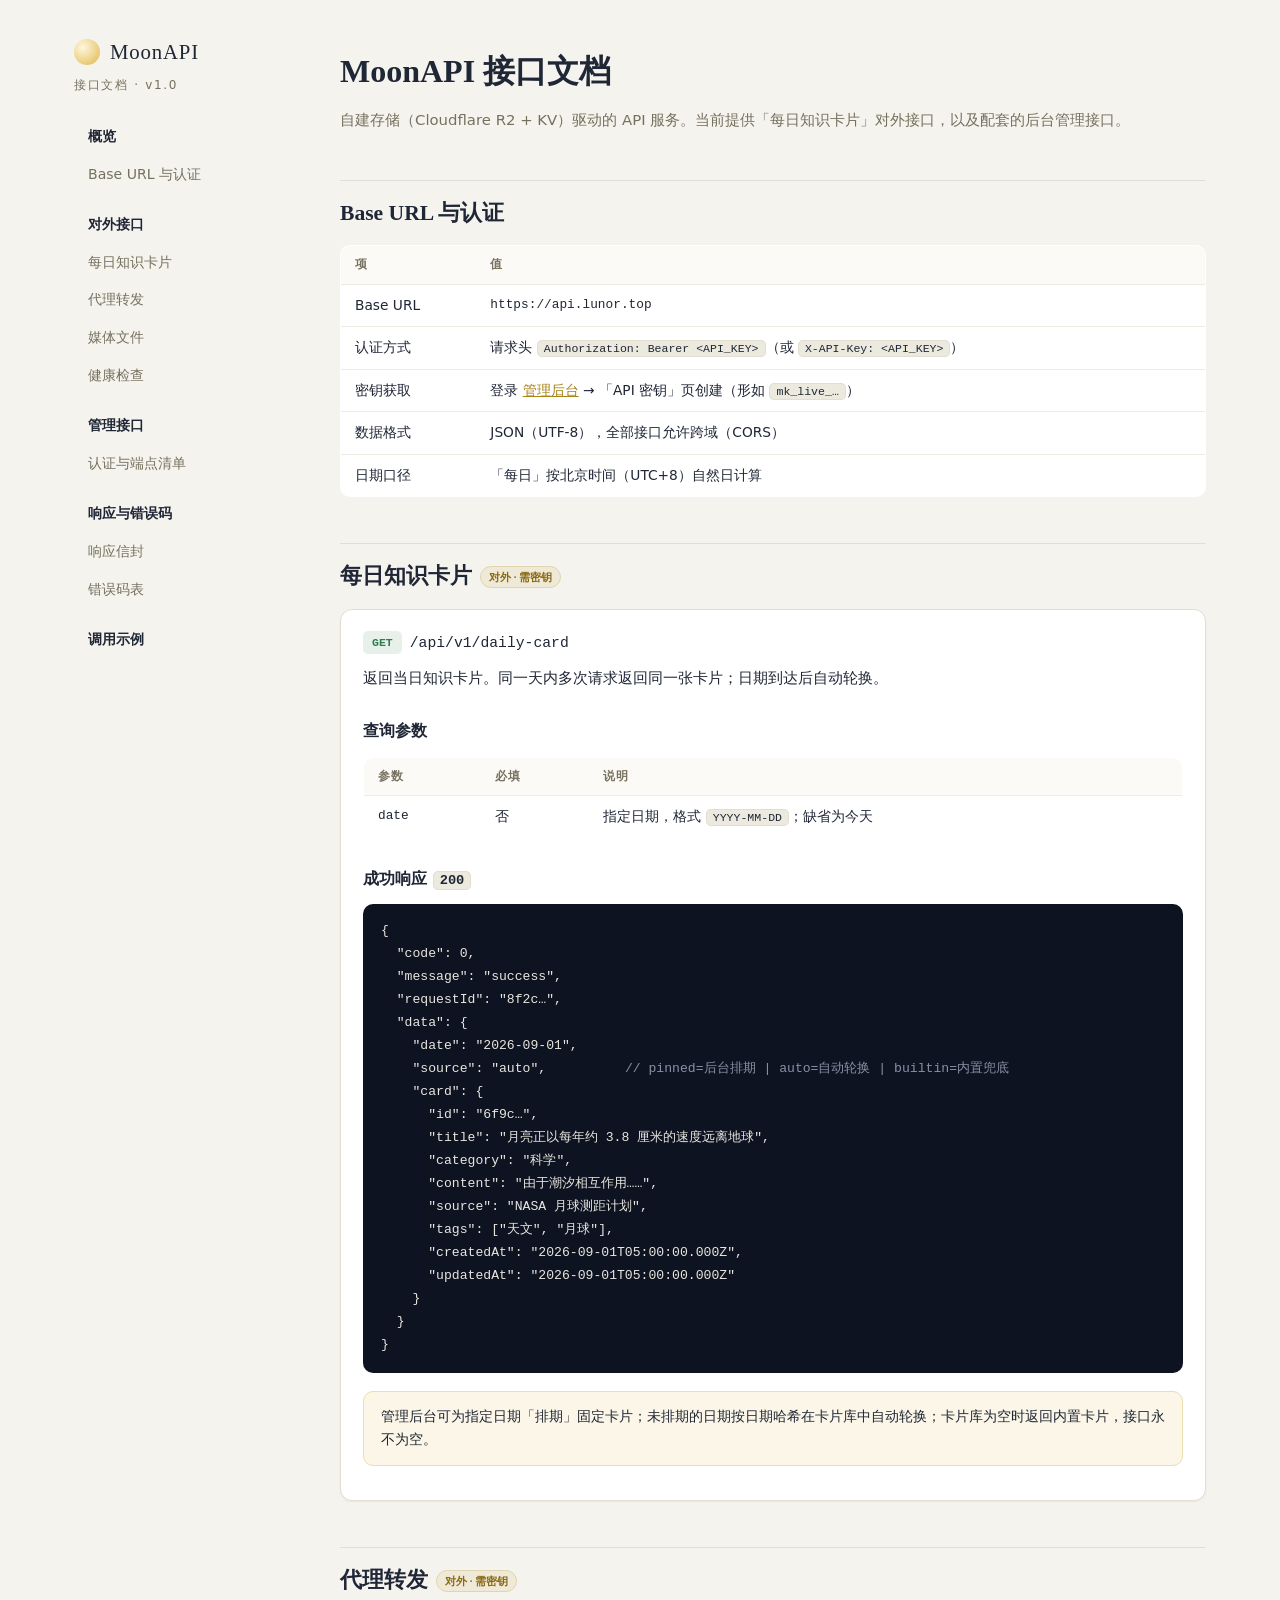
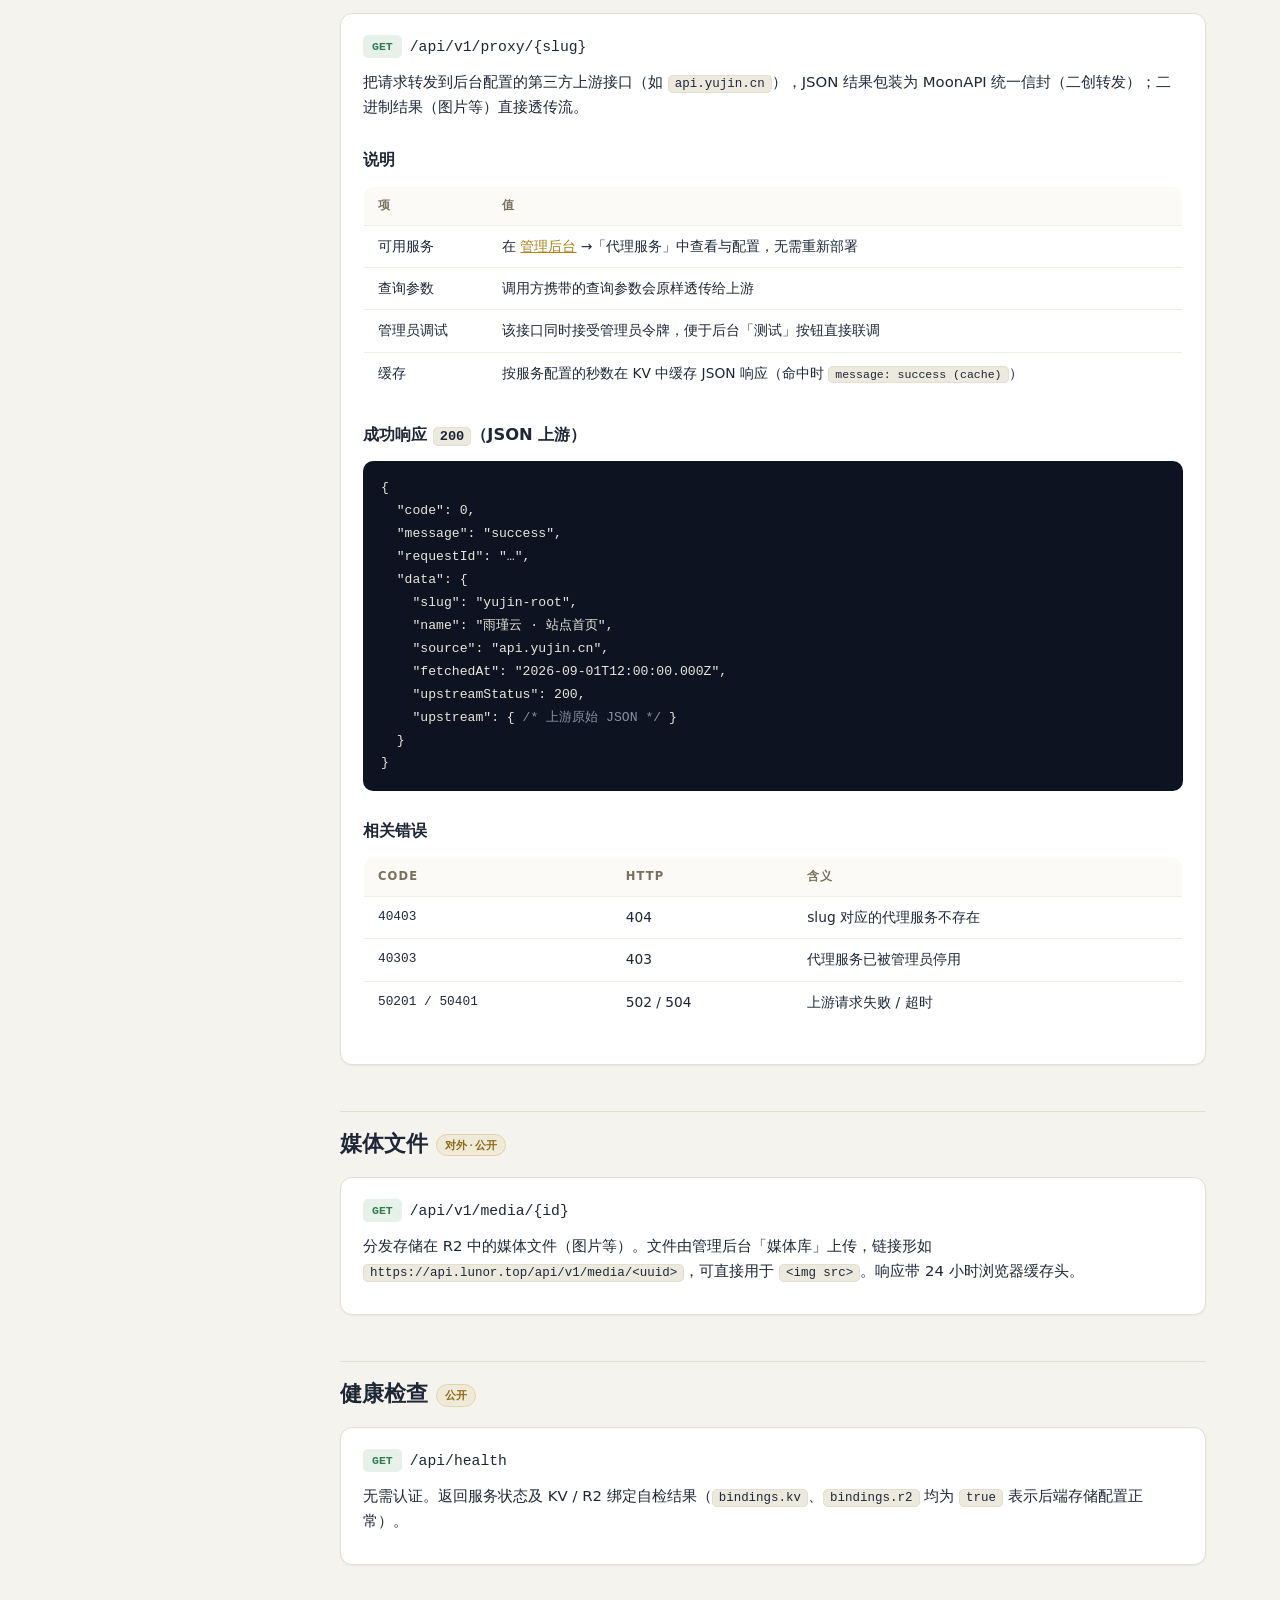
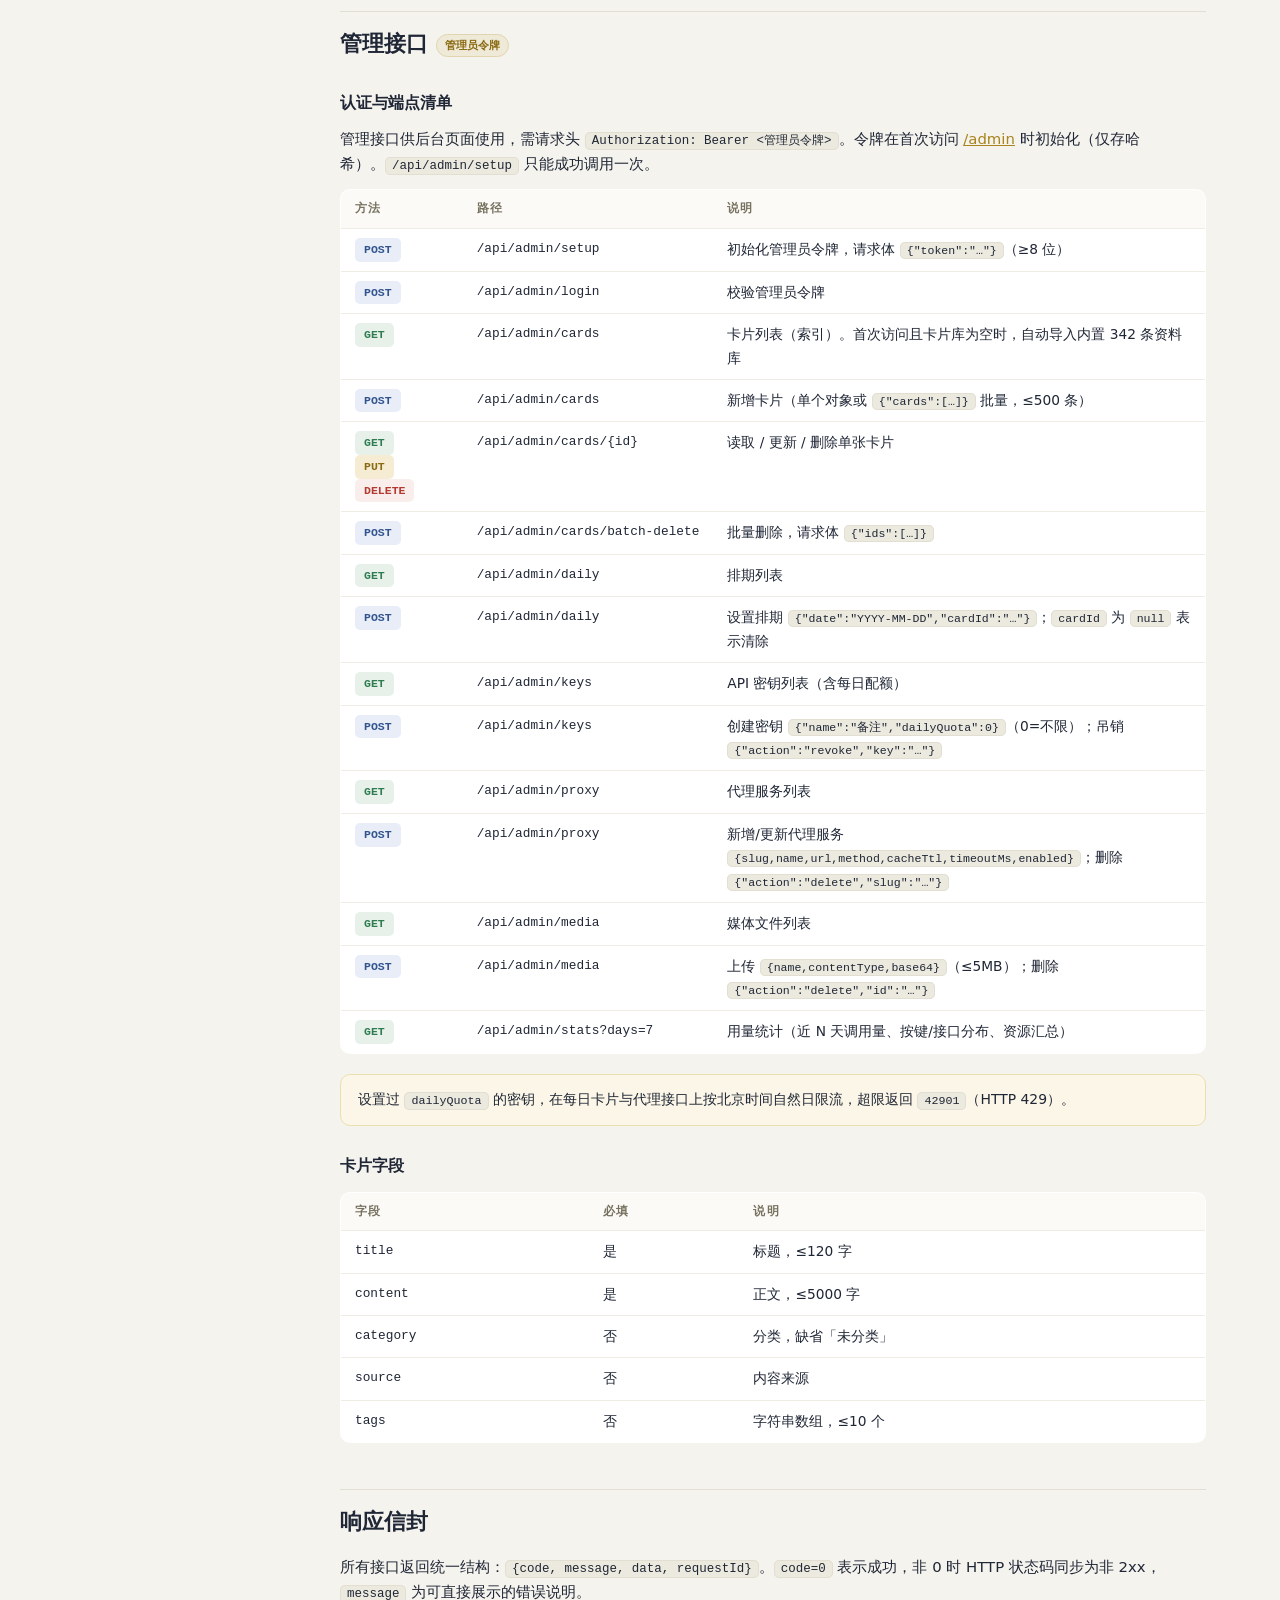
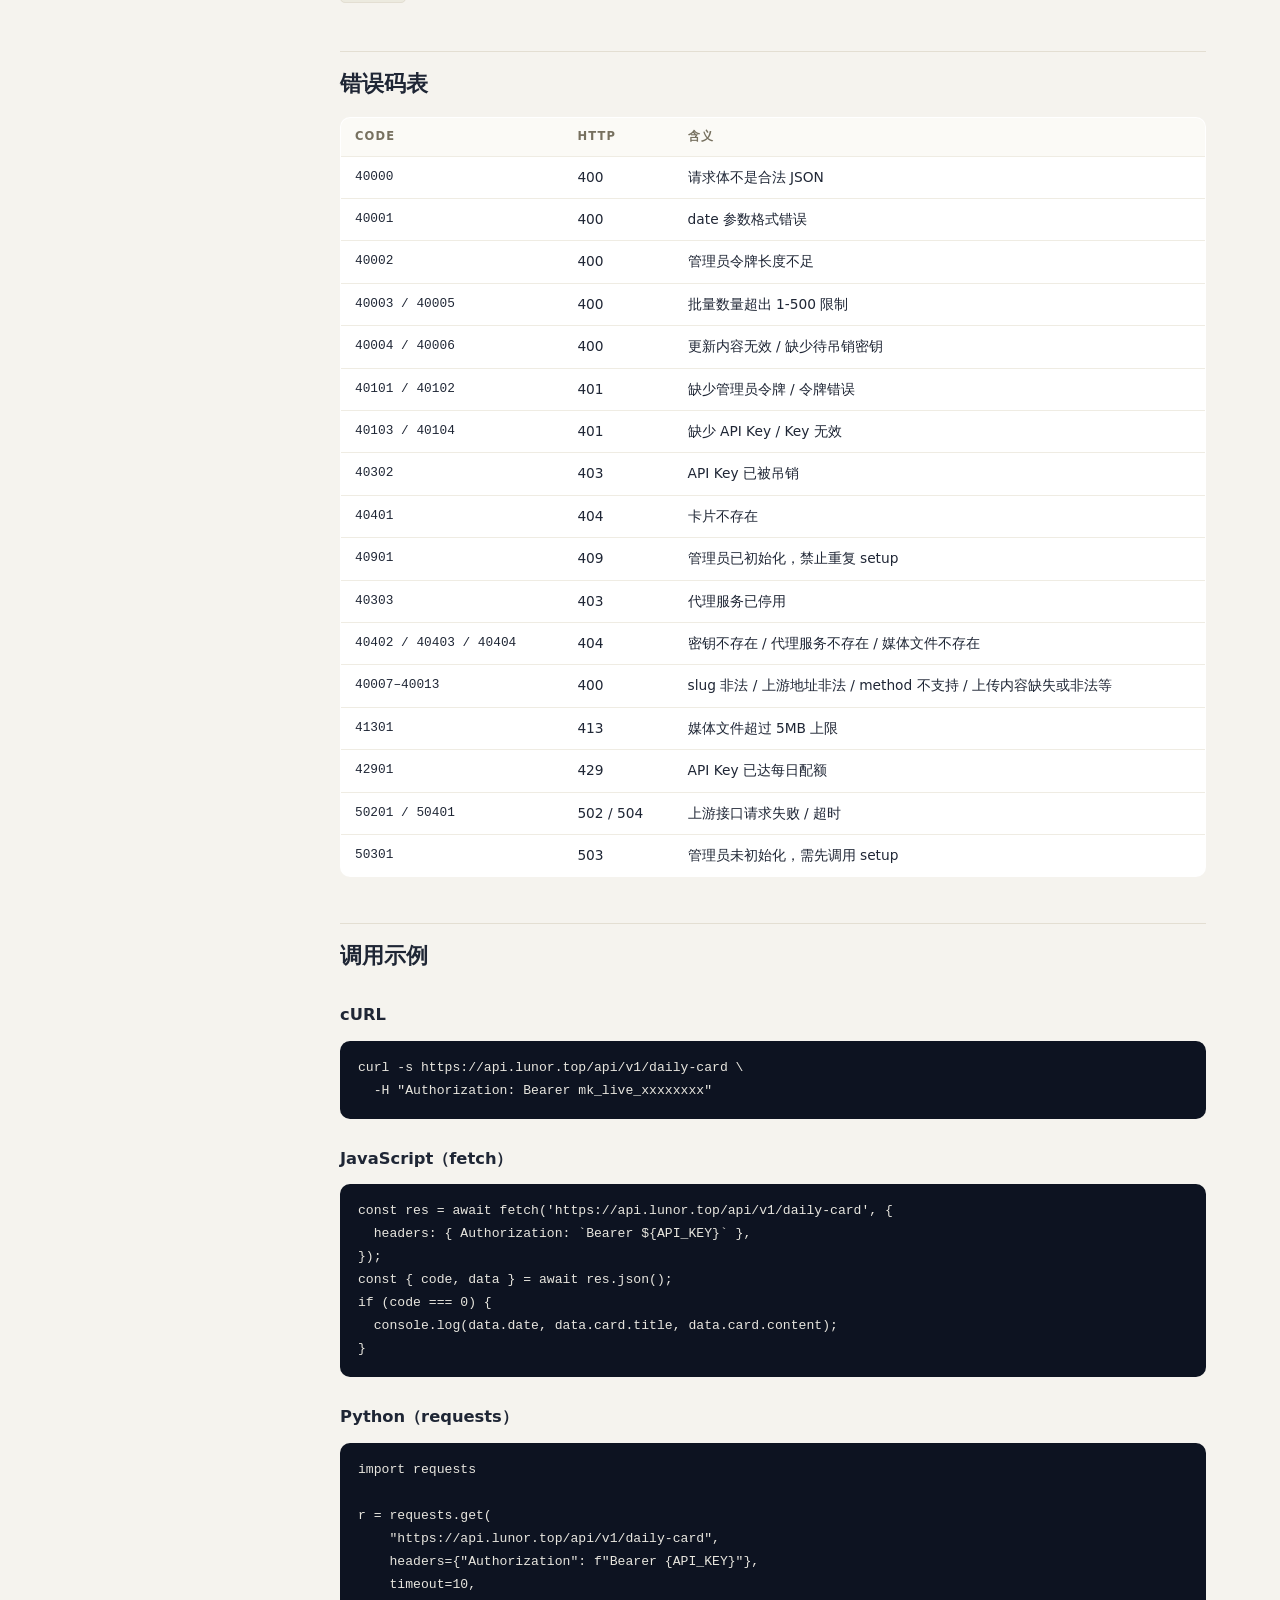
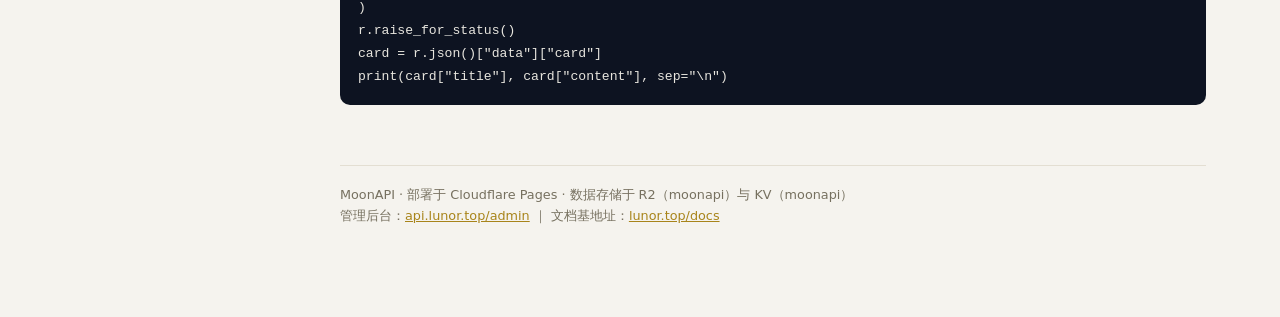
==== commit 935100dc: "docs: 同步 Phase 2.5 变更" ====
--- a/public/docs/index.html
+++ b/public/docs/index.html
@@ -178,7 +178,7 @@
       <tr><th>方法</th><th>路径</th><th>说明</th></tr>
       <tr><td><span class="method m-post">POST</span></td><td class="mono">/api/admin/setup</td><td>初始化管理员令牌，请求体 <code class="inline">{"token":"…"}</code>（≥8 位）</td></tr>
       <tr><td><span class="method m-post">POST</span></td><td class="mono">/api/admin/login</td><td>校验管理员令牌</td></tr>
-      <tr><td><span class="method m-get">GET</span></td><td class="mono">/api/admin/cards</td><td>卡片列表（索引）</td></tr>
+      <tr><td><span class="method m-get">GET</span></td><td class="mono">/api/admin/cards</td><td>卡片列表（索引）。首次访问且卡片库为空时，自动导入内置 342 条资料库</td></tr>
       <tr><td><span class="method m-post">POST</span></td><td class="mono">/api/admin/cards</td><td>新增卡片（单个对象或 <code class="inline">{"cards":[…]}</code> 批量，≤500 条）</td></tr>
       <tr><td><span class="method m-get">GET</span> <span class="method m-put">PUT</span> <span class="method m-delete">DELETE</span></td><td class="mono">/api/admin/cards/{id}</td><td>读取 / 更新 / 删除单张卡片</td></tr>
       <tr><td><span class="method m-post">POST</span></td><td class="mono">/api/admin/cards/batch-delete</td><td>批量删除，请求体 <code class="inline">{"ids":[…]}</code></td></tr>
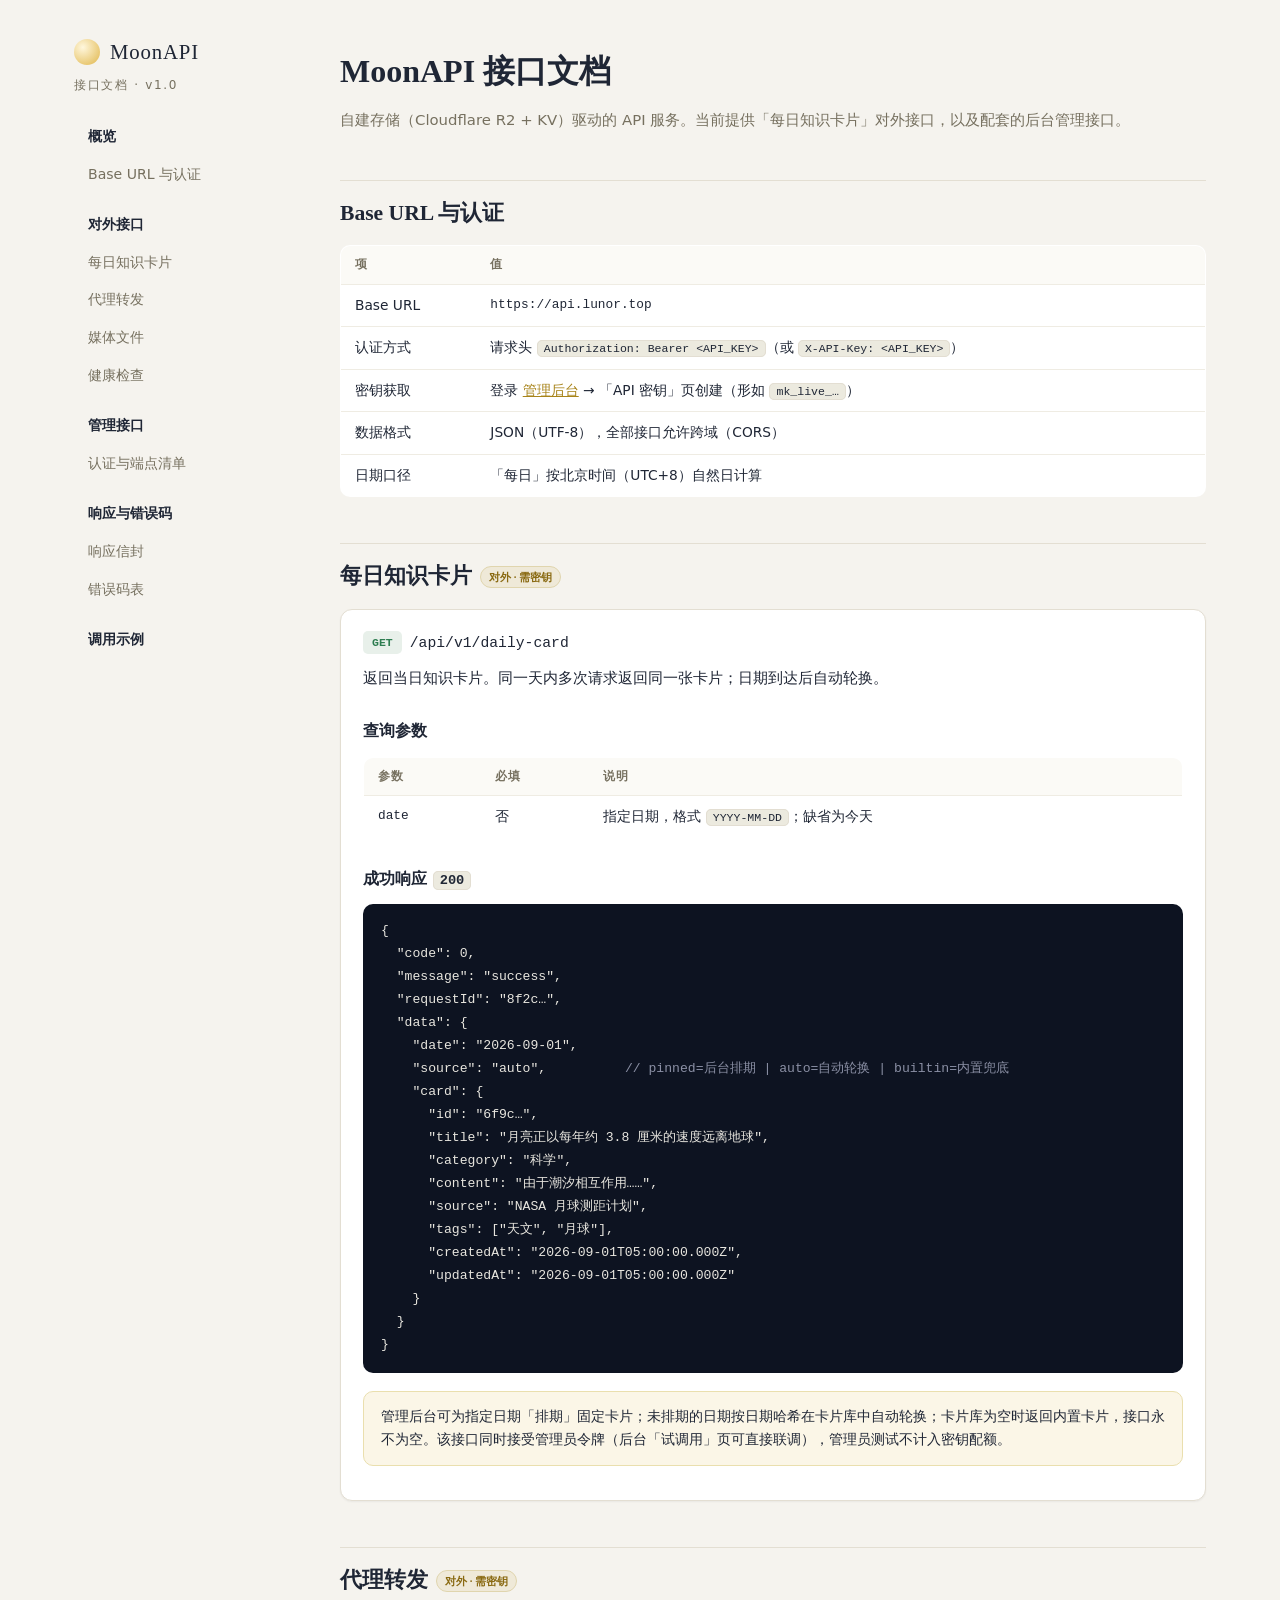
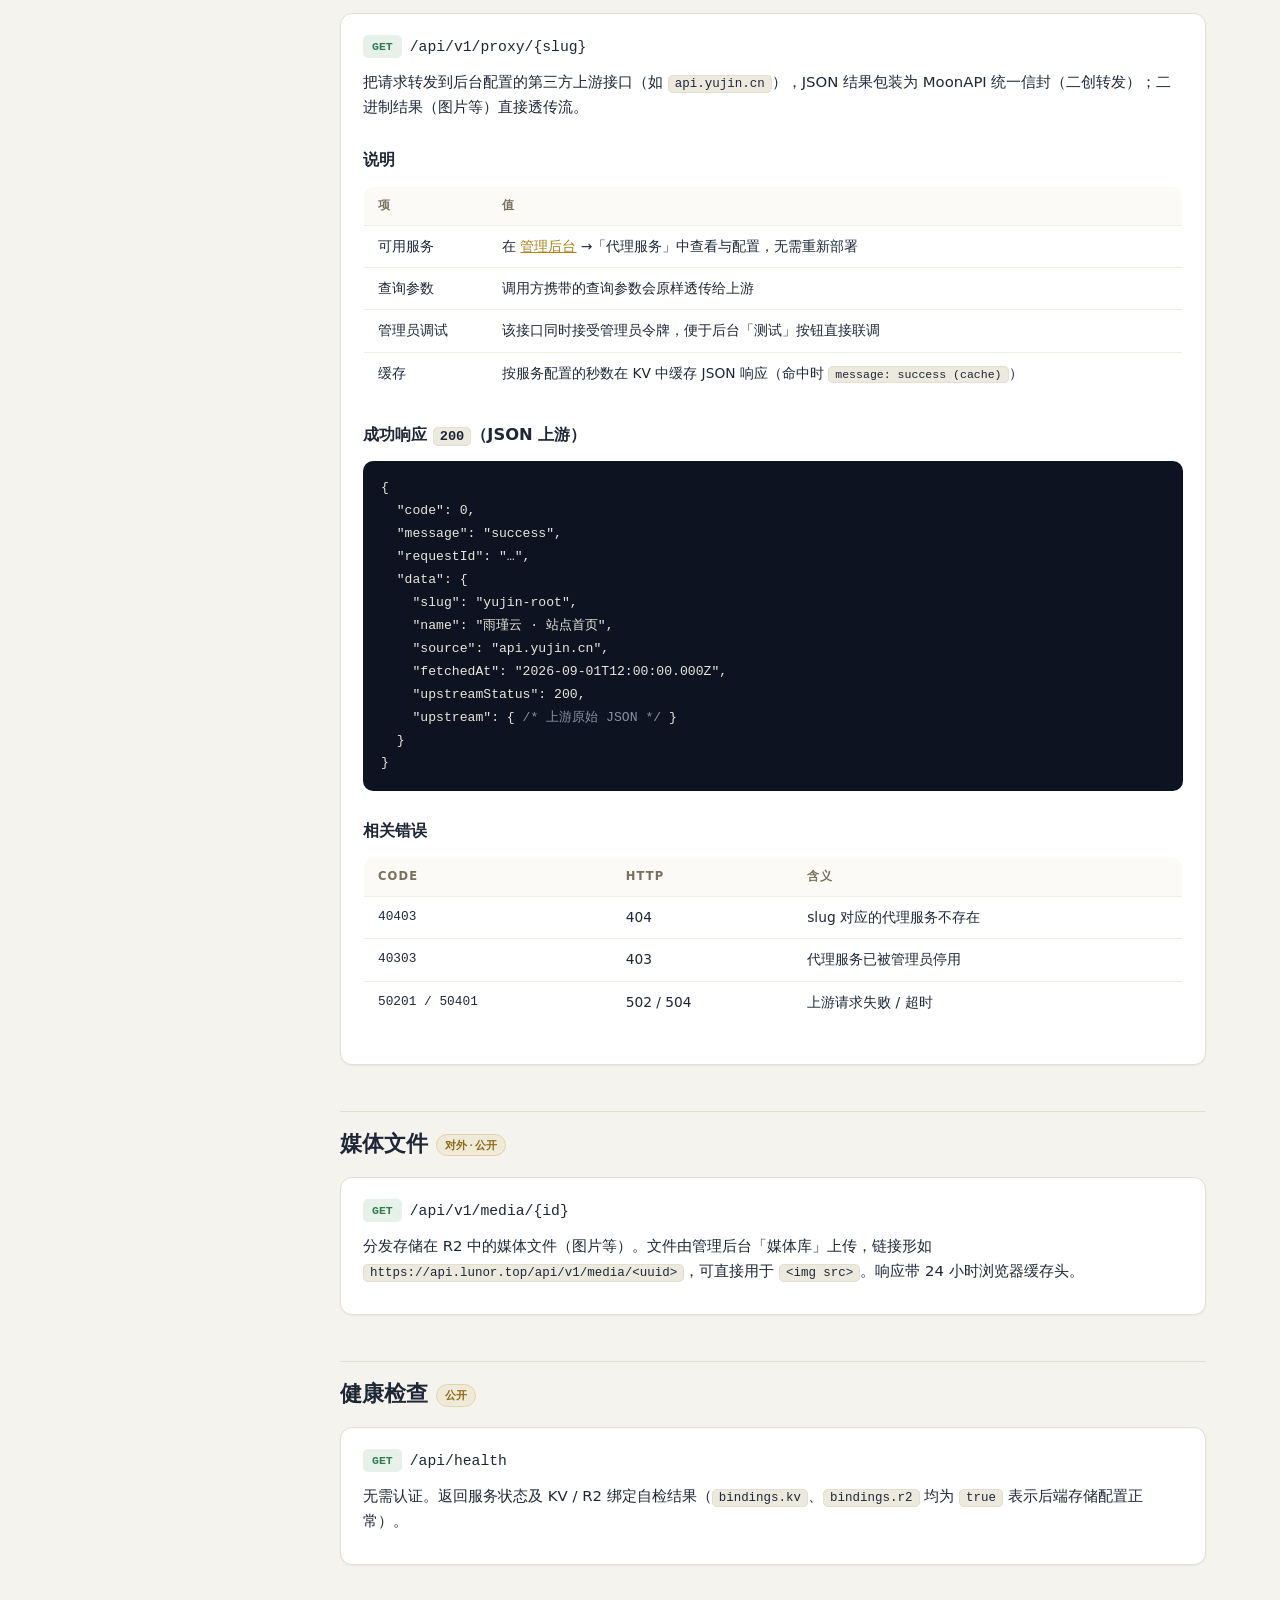
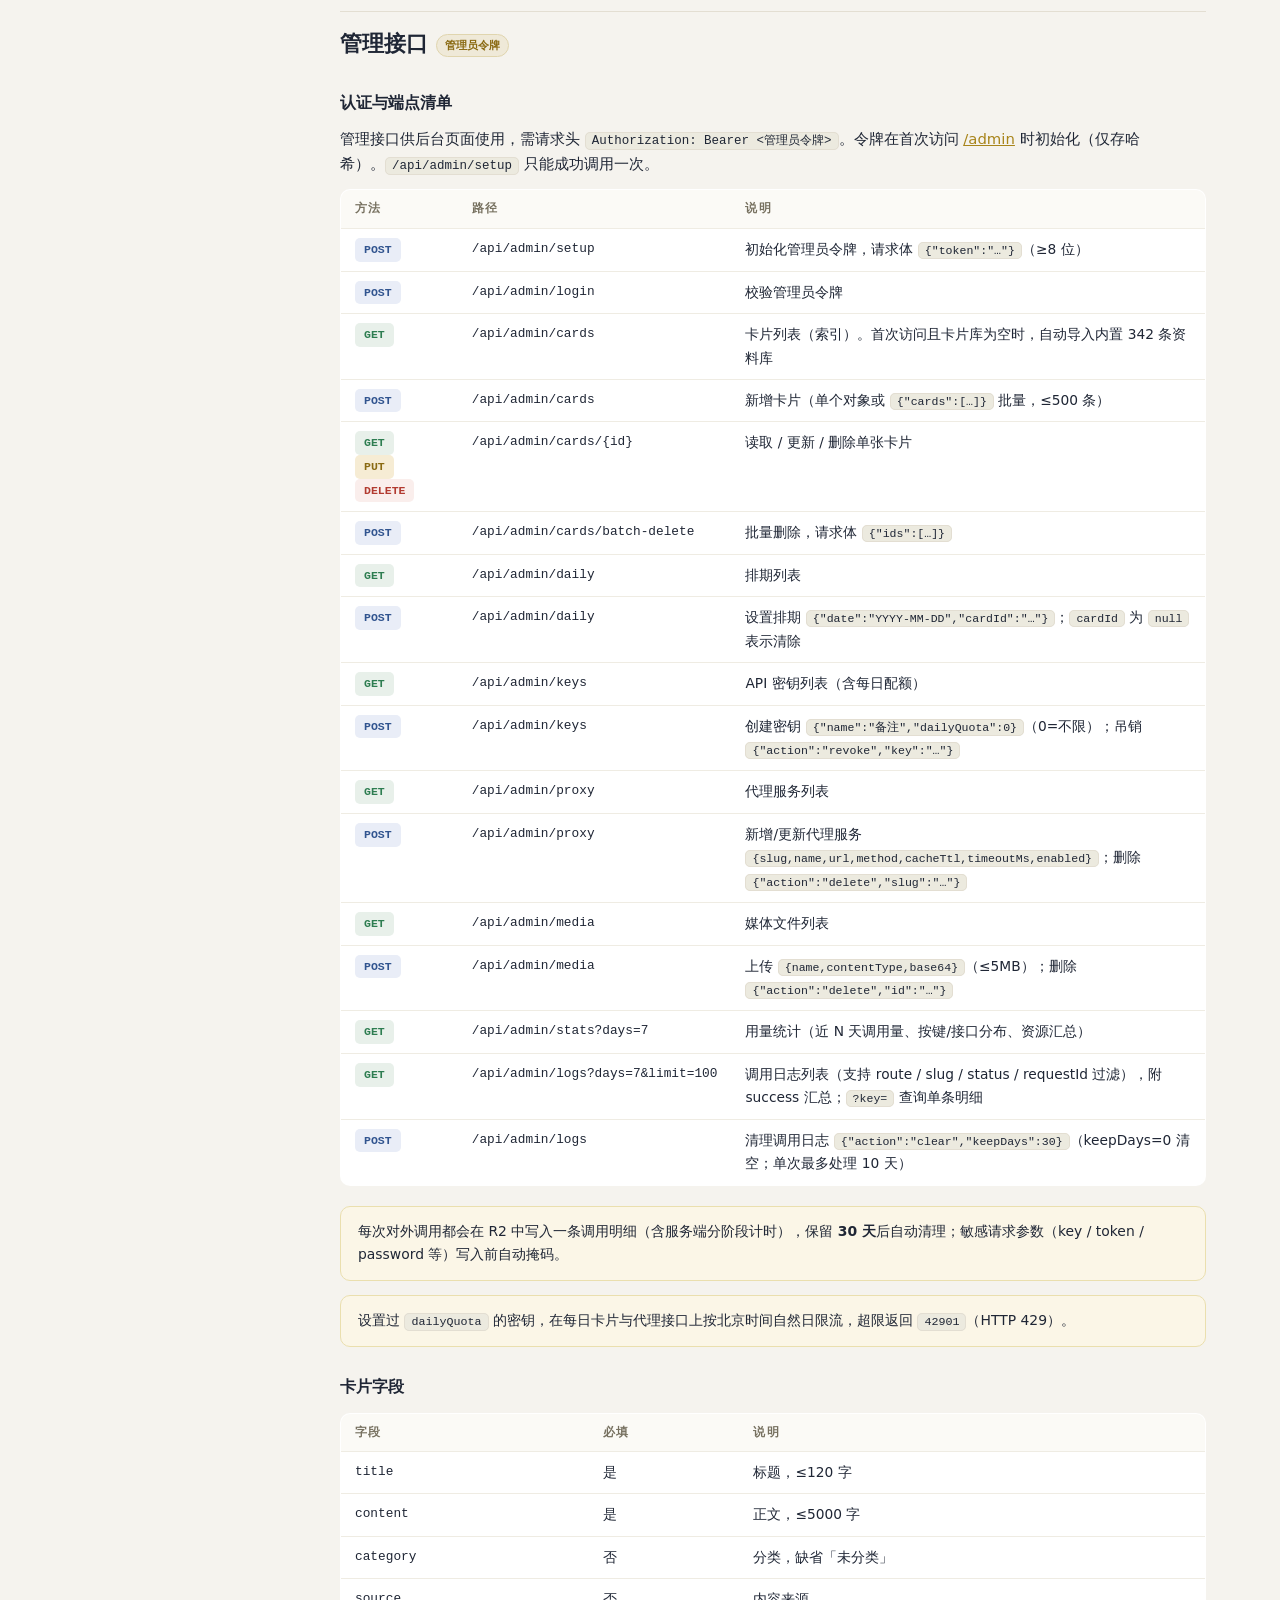
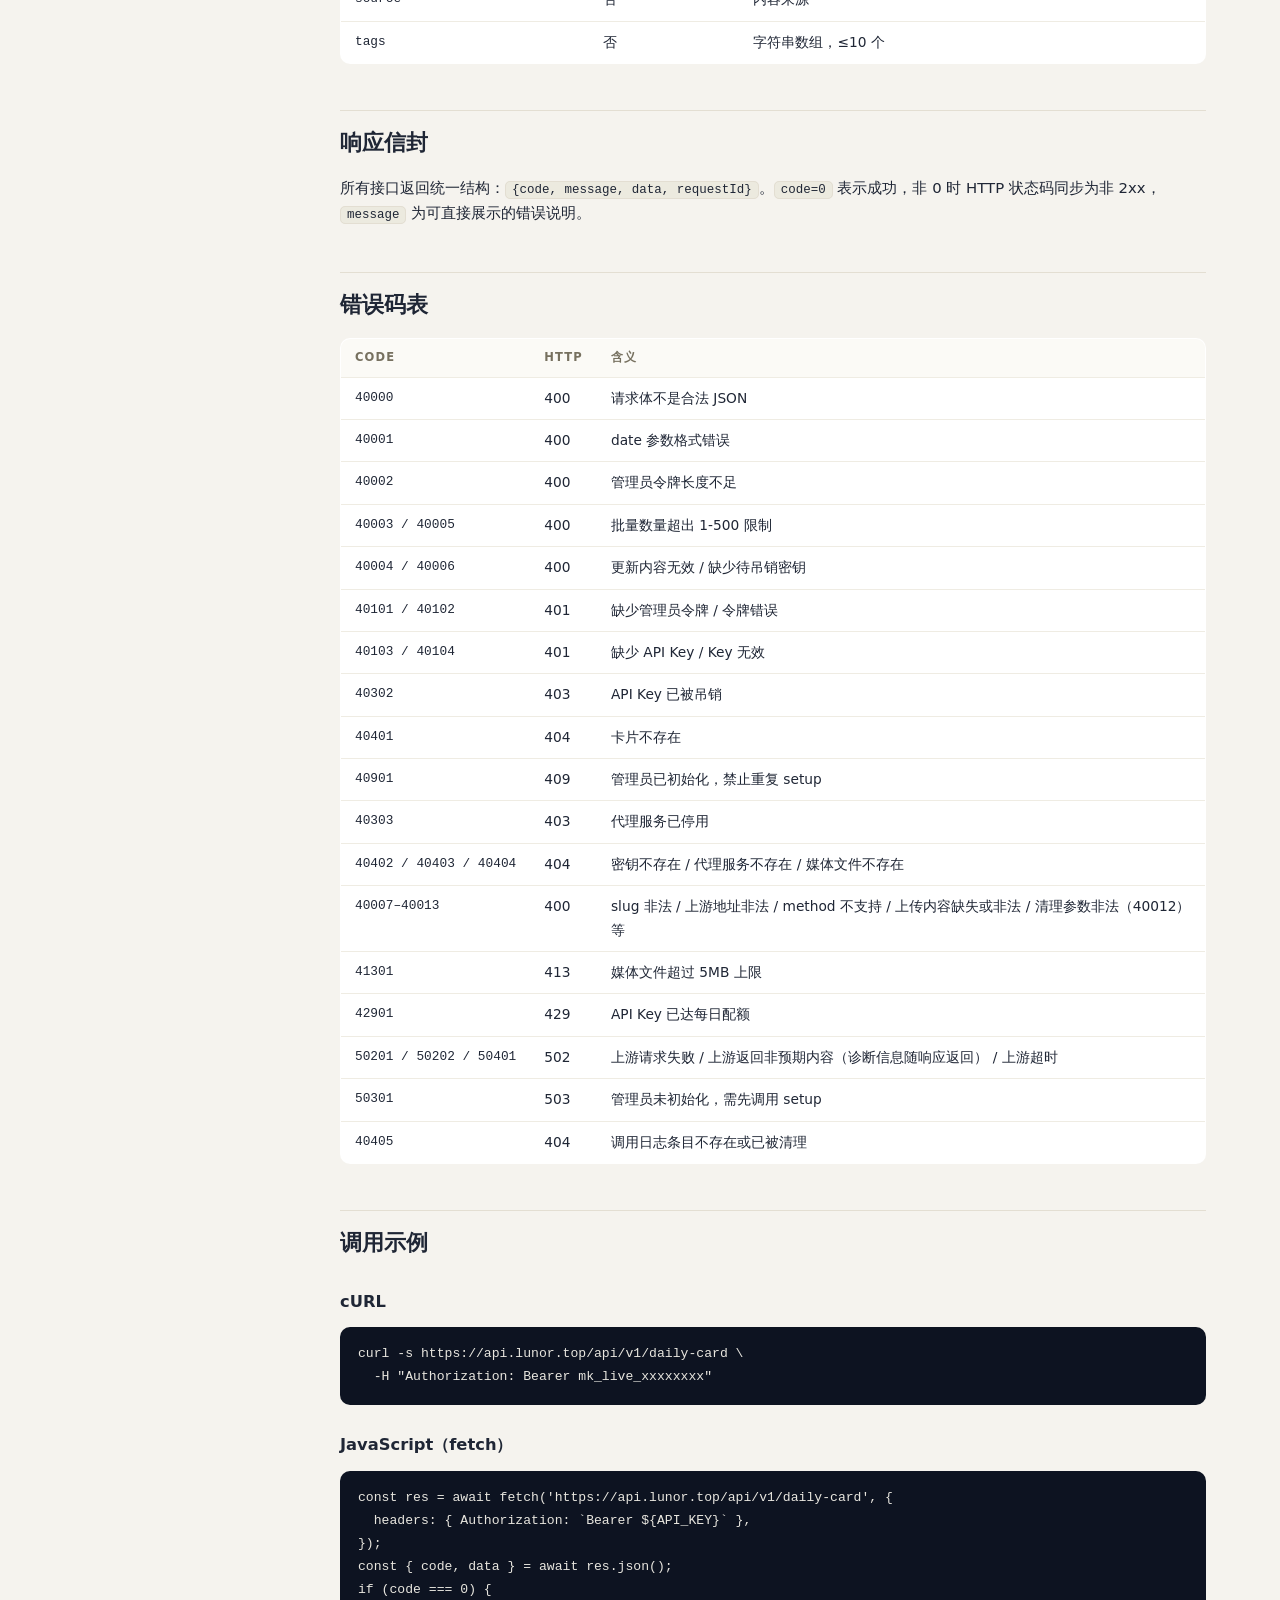
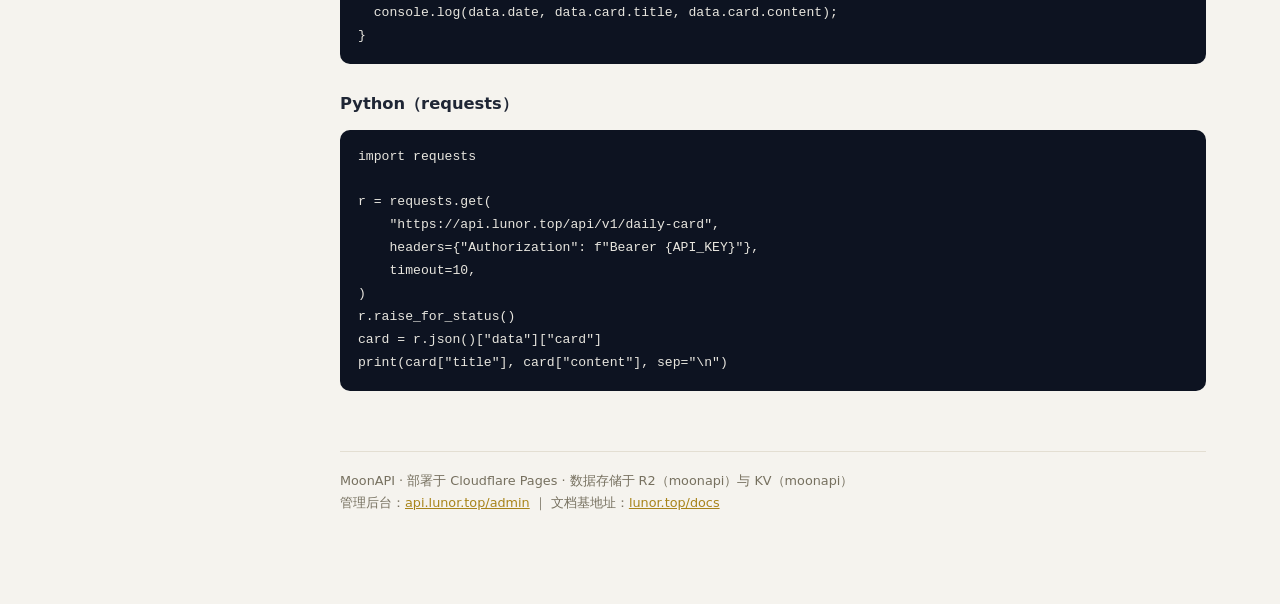
==== commit f5bf79f6: "docs: 同步 /docs 端点与错误码；agent.md 进度记录" ====
--- a/public/docs/index.html
+++ b/public/docs/index.html
@@ -119,7 +119,7 @@
     }
   }
 }</pre>
-      <div class="callout">管理后台可为指定日期「排期」固定卡片；未排期的日期按日期哈希在卡片库中自动轮换；卡片库为空时返回内置卡片，接口永不为空。</div>
+      <div class="callout">管理后台可为指定日期「排期」固定卡片；未排期的日期按日期哈希在卡片库中自动轮换；卡片库为空时返回内置卡片，接口永不为空。该接口同时接受管理员令牌（后台「试调用」页可直接联调），管理员测试不计入密钥配额。</div>
     </div>
 
     <h2 id="proxy">代理转发<span class="badge">对外 · 需密钥</span></h2>
@@ -191,7 +191,10 @@
       <tr><td><span class="method m-get">GET</span></td><td class="mono">/api/admin/media</td><td>媒体文件列表</td></tr>
       <tr><td><span class="method m-post">POST</span></td><td class="mono">/api/admin/media</td><td>上传 <code class="inline">{name,contentType,base64}</code>（≤5MB）；删除 <code class="inline">{"action":"delete","id":"…"}</code></td></tr>
       <tr><td><span class="method m-get">GET</span></td><td class="mono">/api/admin/stats?days=7</td><td>用量统计（近 N 天调用量、按键/接口分布、资源汇总）</td></tr>
-    </table>
+      <tr><td><span class="method m-get">GET</span></td><td class="mono">/api/admin/logs?days=7&limit=100</td><td>调用日志列表（支持 route / slug / status / requestId 过滤），附 success 汇总；<code class="inline">?key=</code> 查询单条明细</td></tr>
+      <tr><td><span class="method m-post">POST</span></td><td class="mono">/api/admin/logs</td><td>清理调用日志 <code class="inline">{"action":"clear","keepDays":30}</code>（keepDays=0 清空；单次最多处理 10 天）</td></tr>
+    </table>
+    <div class="callout">每次对外调用都会在 R2 中写入一条调用明细（含服务端分阶段计时），保留 <strong>30 天</strong>后自动清理；敏感请求参数（key / token / password 等）写入前自动掩码。</div>
     <div class="callout">设置过 <code class="inline">dailyQuota</code> 的密钥，在每日卡片与代理接口上按北京时间自然日限流，超限返回 <code class="inline">42901</code>（HTTP 429）。</div>
     <h3>卡片字段</h3>
     <table>
@@ -221,11 +224,12 @@
       <tr><td class="mono">40901</td><td>409</td><td>管理员已初始化，禁止重复 setup</td></tr>
       <tr><td class="mono">40303</td><td>403</td><td>代理服务已停用</td></tr>
       <tr><td class="mono">40402 / 40403 / 40404</td><td>404</td><td>密钥不存在 / 代理服务不存在 / 媒体文件不存在</td></tr>
-      <tr><td class="mono">40007–40013</td><td>400</td><td>slug 非法 / 上游地址非法 / method 不支持 / 上传内容缺失或非法等</td></tr>
+      <tr><td class="mono">40007–40013</td><td>400</td><td>slug 非法 / 上游地址非法 / method 不支持 / 上传内容缺失或非法 / 清理参数非法（40012）等</td></tr>
       <tr><td class="mono">41301</td><td>413</td><td>媒体文件超过 5MB 上限</td></tr>
       <tr><td class="mono">42901</td><td>429</td><td>API Key 已达每日配额</td></tr>
-      <tr><td class="mono">50201 / 50401</td><td>502 / 504</td><td>上游接口请求失败 / 超时</td></tr>
+      <tr><td class="mono">50201 / 50202 / 50401</td><td>502</td><td>上游请求失败 / 上游返回非预期内容（诊断信息随响应返回） / 上游超时</td></tr>
       <tr><td class="mono">50301</td><td>503</td><td>管理员未初始化，需先调用 setup</td></tr>
+      <tr><td class="mono">40405</td><td>404</td><td>调用日志条目不存在或已被清理</td></tr>
     </table>
 
     <h2 id="examples">调用示例</h2>
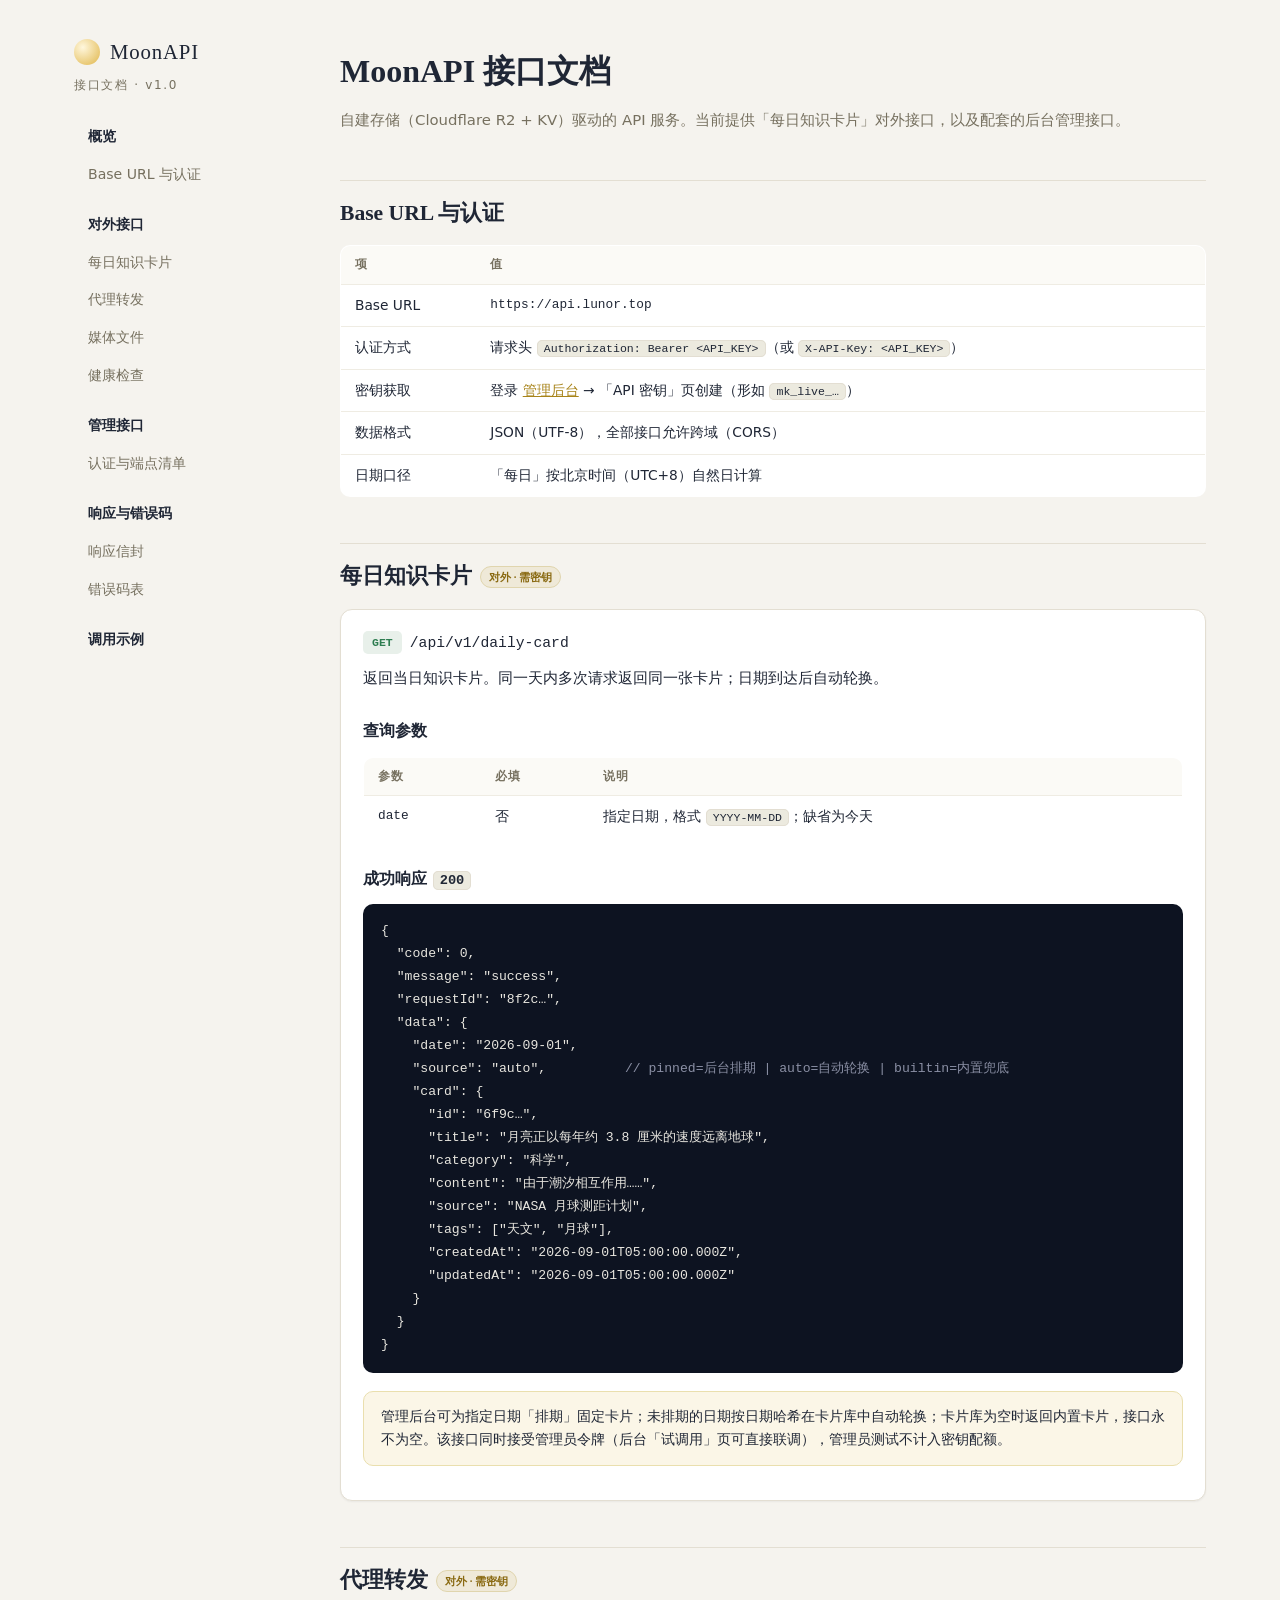
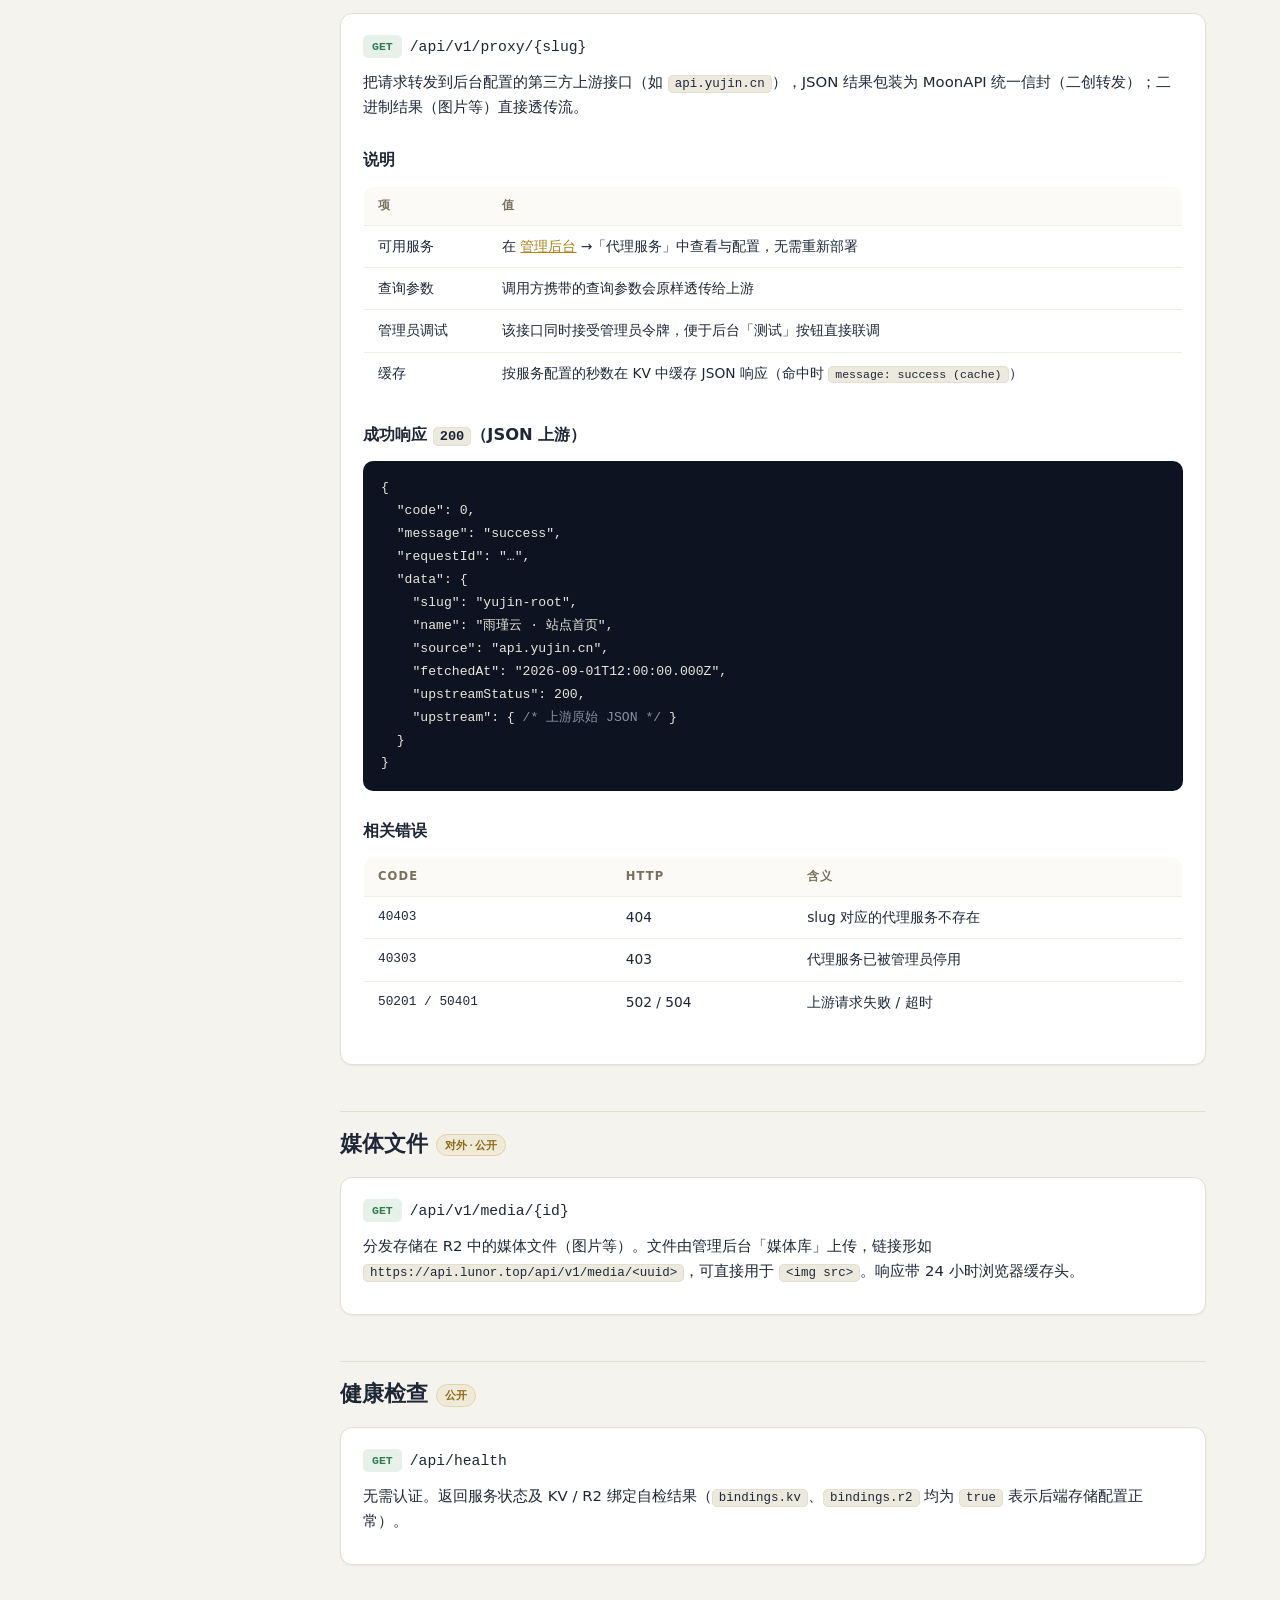
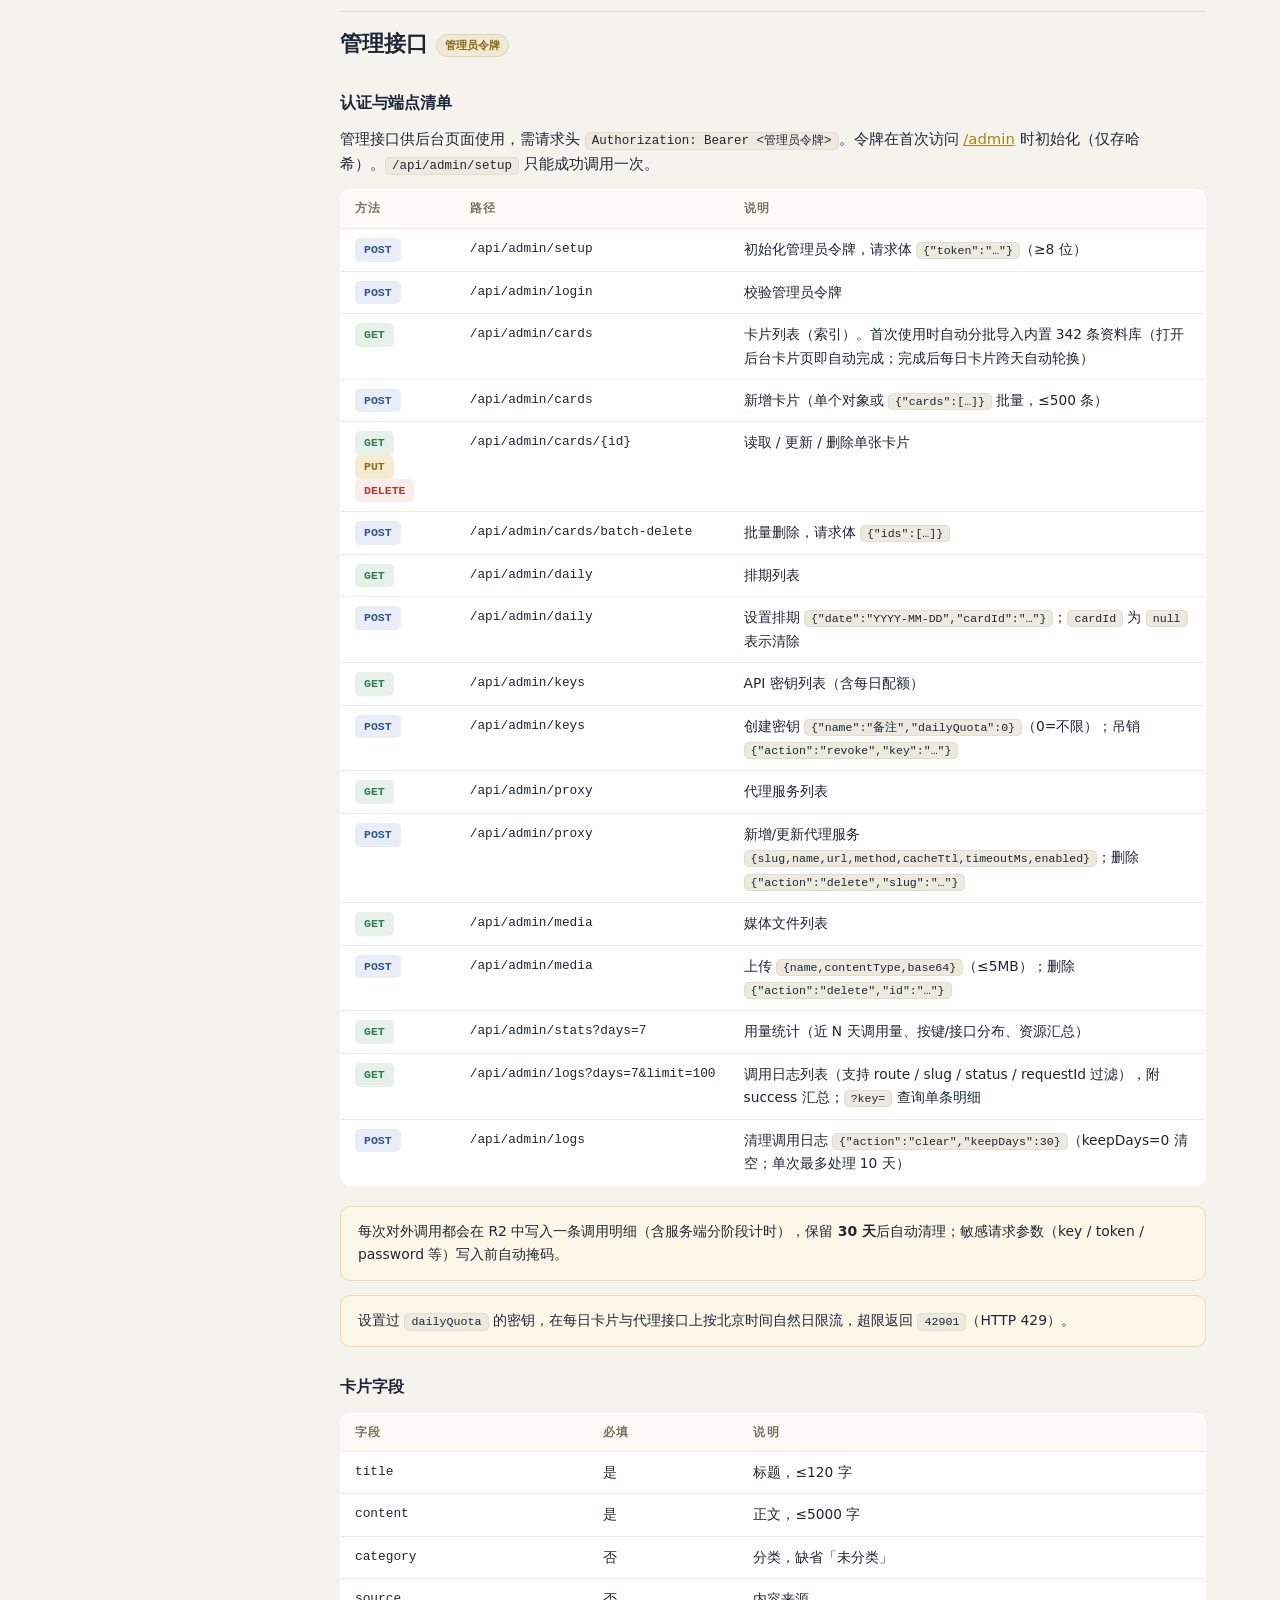
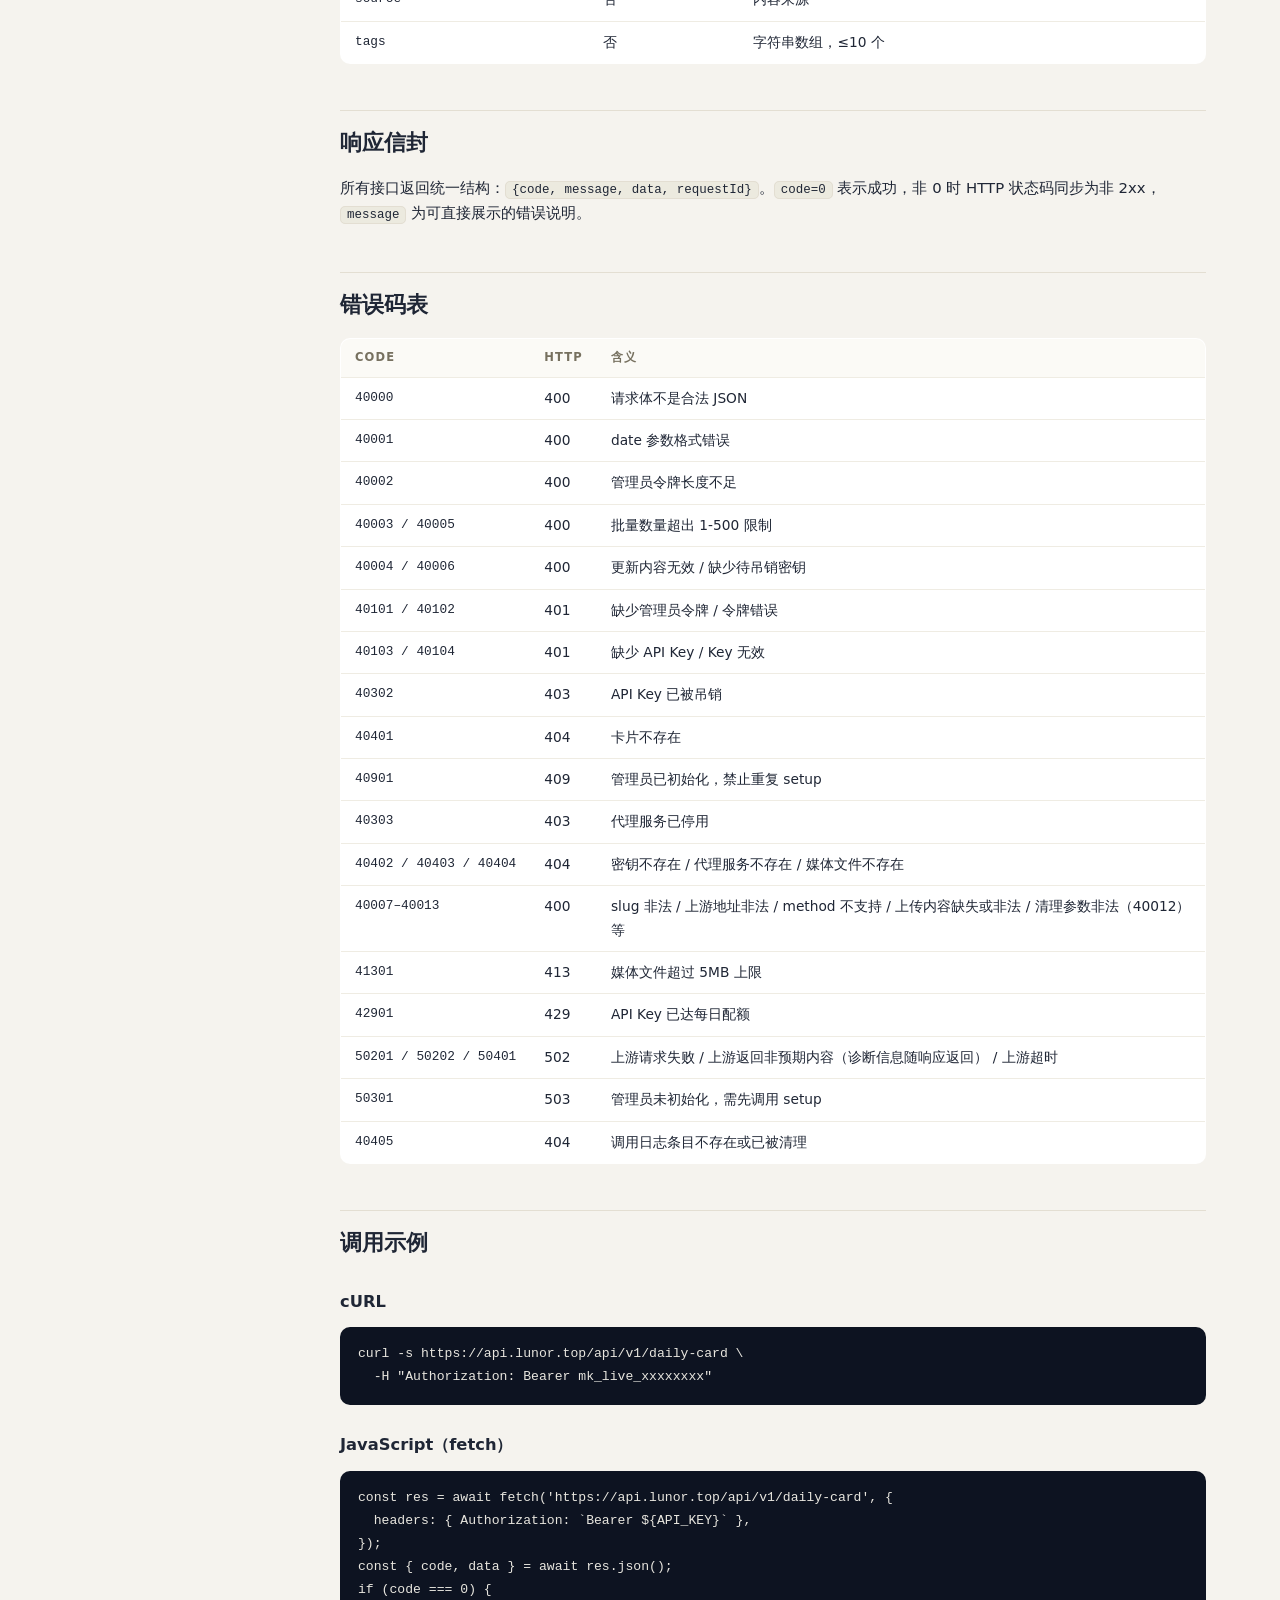
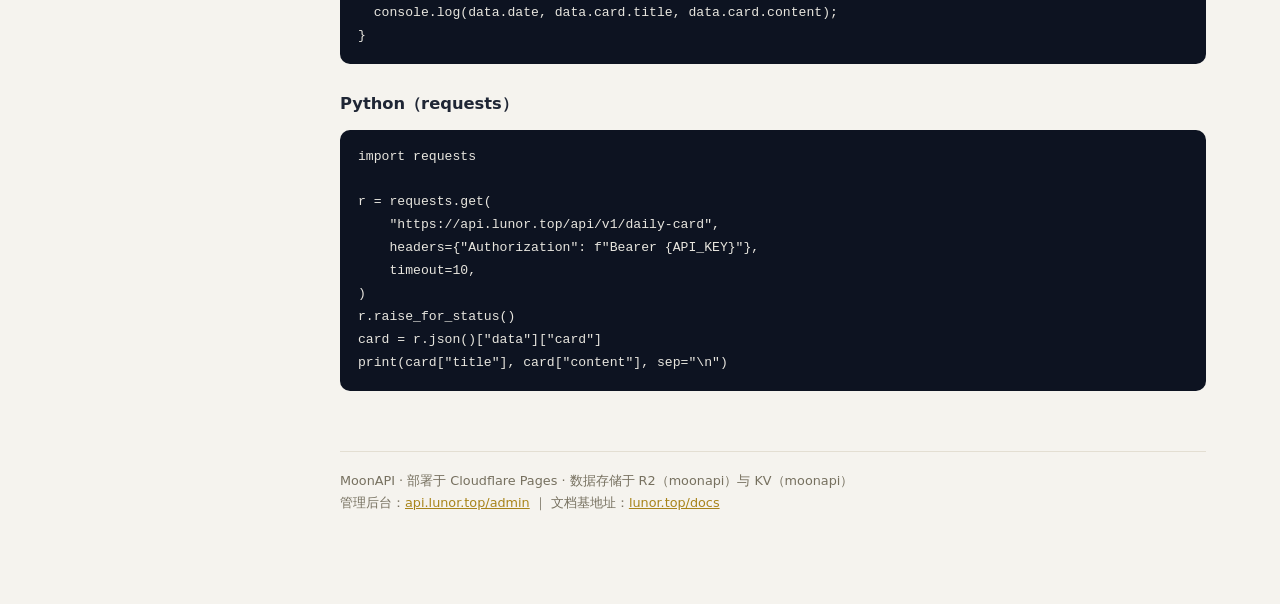
==== commit 1edee720: "fix(cards): 内置资料库分批导入，修复每日卡片轮换失效（seed 超 Workers 子请求上限 + 惰性触发时序缺陷）" ====
--- a/public/docs/index.html
+++ b/public/docs/index.html
@@ -178,7 +178,7 @@
       <tr><th>方法</th><th>路径</th><th>说明</th></tr>
       <tr><td><span class="method m-post">POST</span></td><td class="mono">/api/admin/setup</td><td>初始化管理员令牌，请求体 <code class="inline">{"token":"…"}</code>（≥8 位）</td></tr>
       <tr><td><span class="method m-post">POST</span></td><td class="mono">/api/admin/login</td><td>校验管理员令牌</td></tr>
-      <tr><td><span class="method m-get">GET</span></td><td class="mono">/api/admin/cards</td><td>卡片列表（索引）。首次访问且卡片库为空时，自动导入内置 342 条资料库</td></tr>
+      <tr><td><span class="method m-get">GET</span></td><td class="mono">/api/admin/cards</td><td>卡片列表（索引）。首次使用时自动分批导入内置 342 条资料库（打开后台卡片页即自动完成；完成后每日卡片跨天自动轮换）</td></tr>
       <tr><td><span class="method m-post">POST</span></td><td class="mono">/api/admin/cards</td><td>新增卡片（单个对象或 <code class="inline">{"cards":[…]}</code> 批量，≤500 条）</td></tr>
       <tr><td><span class="method m-get">GET</span> <span class="method m-put">PUT</span> <span class="method m-delete">DELETE</span></td><td class="mono">/api/admin/cards/{id}</td><td>读取 / 更新 / 删除单张卡片</td></tr>
       <tr><td><span class="method m-post">POST</span></td><td class="mono">/api/admin/cards/batch-delete</td><td>批量删除，请求体 <code class="inline">{"ids":[…]}</code></td></tr>
